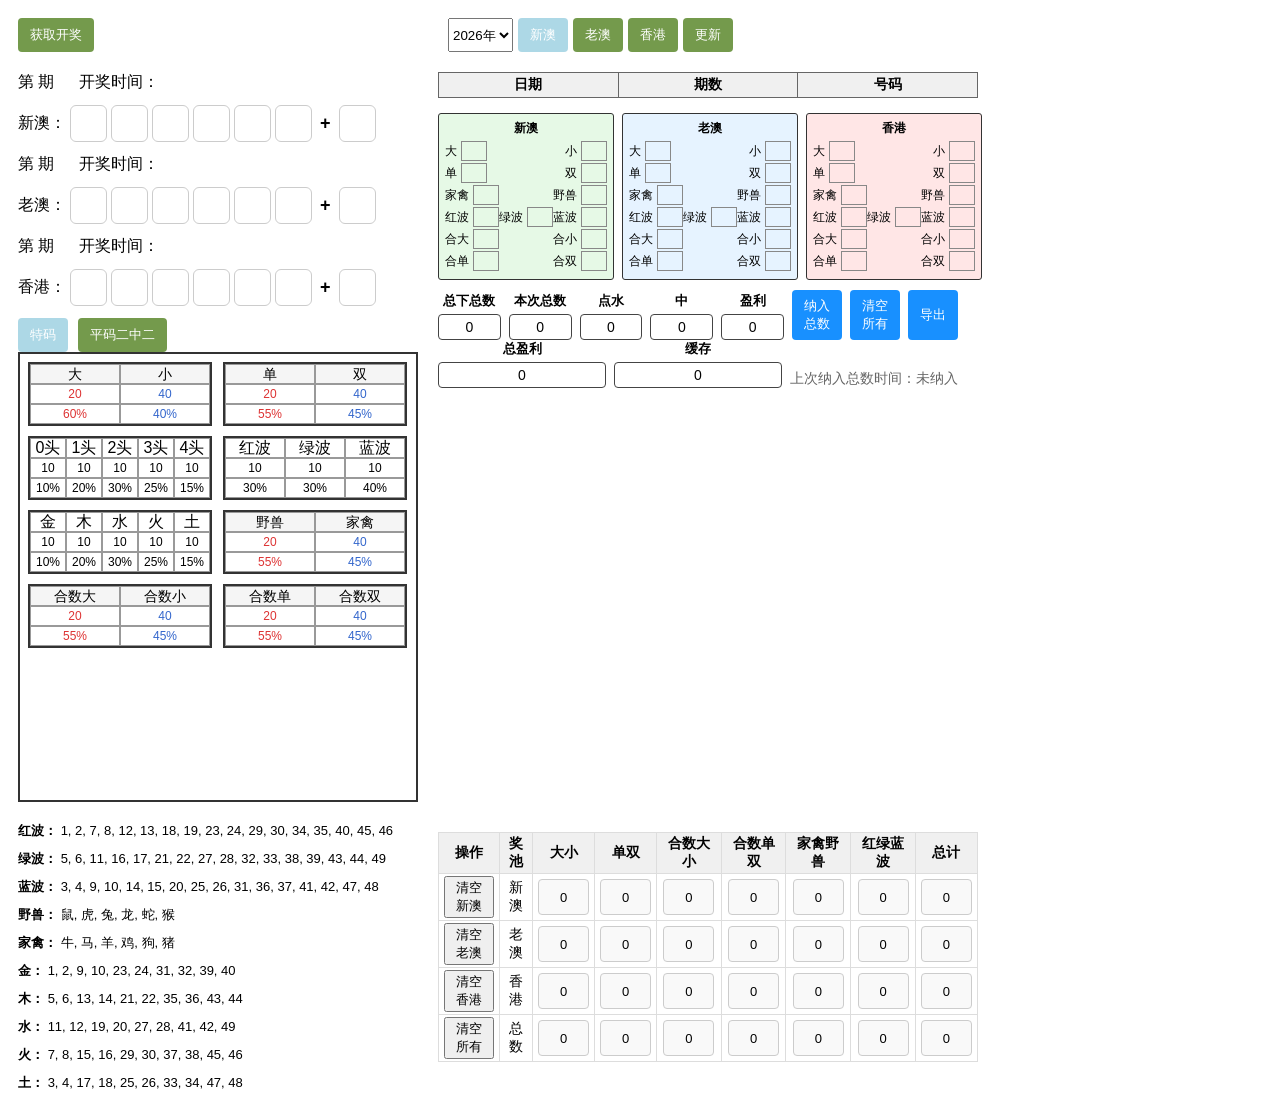
==== index.html @ 5b87d66a "update" ====
<!DOCTYPE html>
<html lang="zh-CN">
<head>
    <meta charset="UTF-8">
    <link rel="apple-touch-icon" href="icon.png">
    <meta name="apple-mobile-web-app-capable" content="yes">
    <meta name="apple-mobile-web-app-title" content="比奇堡恶霸">
    <title>比奇堡恶霸</title>

    <style>
        /* 全局样式 */
        body {
            font-family: Arial;
        }
        /* 鼠标悬停在按钮上时显示手型 */
        button {
            cursor: pointer;
        }

        /* 所有 <textarea> 都固定宽 180px，高 80px */
        textarea {
            width: 180px;
            height: 80px;
        }

        /* 水平排列元素，间距 10px，高度统一 */
        .top {
            display: flex;
            gap: 10px;
            align-items: stretch; /* 高度统一 */
        }

        /* 左侧整体 */
        .leftArea {
            display: flex;
            flex-direction: column;
            width: 400px; /* 左边占 50% */
            padding: 10px;
        }

        /* 右侧区域 —— 最外层，不滚动，包含表格+底部文字 */
        .rightArea {
            flex: 1;
            display: flex;
            flex-direction: column; /* 上下排列 */
            max-width: 540px;
            max-height: 745px;
            padding: 10px;
            /* 这里一定不要 overflow-y: auto！！！ */
        }

        /* 表格容器：单独滚动 */
        .tableWrap {
            flex: 1; /* 占满上方空间 */
            overflow-y: auto; /* 表格自己滚动 */
            margin-bottom: 10px;
        }

        /* 底部文字：永远固定显示在最下面 */
        .bottomText {
            flex: 0 0 auto;
            font-size: 16px;
            padding: 5px 0;
        }

        /* 阈值容器 */
        .thresholdBox {
            display: flex; /* 将容器变成 Flex 布局，默认方向是水平排列 */
            gap: 5px; /* 水平间距是 5px */
        }

        /* 排列按钮 */
        .top button {
            background-color: #749a4c;
            color: white;
            border: none;
            padding: 8px 12px;
            border-radius: 4px;
        }

        /* 样式设置 */
        .row {
            margin: 10px 0;
            display: flex;
            align-items: center;
        }

        .label {
            width: 50px;
        }

        .num {
            width: 35px;
            height: 35px;
            border: 1px solid #ccc;
            border-radius: 6px;
            text-align: center;
            font-weight: bold;
            margin: 2px;
            display: flex;
            flex-direction: column;
            justify-content: center;
        }

        .plus {
            margin: 0 6px;
            font-weight: bold;
            font-size: 18px;
        }

        .red {
            background: #ffd6d6;
            color: #b00000;
        }

        .blue {
            background: #dce7ff;
            color: #0033aa;
        }

        .green {
            background: #ddffea;
            color: #006633;
        }

        /* Loading 样式 */
        .loading {
            display: none;
            align-items: center;
            margin: 10px 0;
            font-weight: bold;
        }

        .spinner {
            width: 18px;
            height: 18px;
            border: 3px solid #ccc;
            border-top: 3px solid #007bff;
            border-radius: 50%;
            margin-right: 8px;
            animation: spin 1s linear infinite;
        }

        @keyframes spin {
            0% {
                transform: rotate(0deg);
            }

            100% {
                transform: rotate(360deg);
            }
        }

        /* 将左区域与右区域紧贴 */
        .container {
            display: flex;
            justify-content: flex-start;
            align-items: flex-start;
            gap: 0px; /* 右侧间距 */
        }
        /* =========================1️⃣ 大容器（面板）========================= */
        .panel-grid {
            width: 400px;
            height: 450px;
            display: flex;
            flex-direction: column;
            gap: 10px;
            padding: 8px;
            border: 2px solid #333;
            box-sizing: border-box;
        }

        .group {
            display: grid;
            gap: 10px;
            grid-template-columns: repeat(var(--cols, 2), 1fr);
        }

        .cell {
            display: grid;
            place-items: center;
            border: 1px solid #999;
            box-sizing: border-box;
            line-height: 1;
        }

        .labelquad {
            font-size: 14px;
            background: #f5f5f5;
        }

        .valuenum {
            font-size: 12px;
        }

        .valuequad {
            font-size: 12px;
        }

        .leftquad {
            color: #d33;
        }

        .rightquad {
            color: #3366cc;
        }

        .quad-box {
            width: 180px;
            height: 60px;
            display: grid;
            grid-template-columns: repeat(2, 1fr);
            grid-template-rows: repeat(3, 1fr);
            border: 2px solid #333;
        }

        .head-box {
            width: 180px;
            height: 60px;
            display: grid;
            grid-template-columns: repeat(5, minmax(0, 1fr)); /* ⭐关键 */
            grid-template-rows: repeat(3, 1fr);
            border: 2px solid #333;
        }

        .Wave-box {
            width: 180px;
            height: 60px;
            display: grid;
            grid-template-columns: repeat(3, 1fr);
            grid-template-rows: repeat(3, 1fr);
            border: 2px solid #333;
        }
        table {
            border-collapse: collapse;
            width: 100%;
            font-size: 14px;
        }

        th, td {
            border: 1px solid #666;
            padding: 3px 4px;
            text-align: center;
        }
        th {
            background: #f0f0f0;
        }
        input {
            width: 100%;
            border: none;
            text-align: center;
            background: transparent;
            outline: none;
        }

        /*弹窗*/
        .highlight {
            background-color: #90ee90 !important; /* 绿色高亮 */
            font-weight: bold;
        }
        .modal {
            display: none;
            position: fixed;
            top: 0;
            left: 0;
            width: 100%;
            height: 100%; /* 👈 必须加这个，否则弹不出 */
            background: rgba(0,0,0,0.5);
            justify-content: flex-start;
            align-items: flex-start;
            padding-left: 20px;
            padding-top: 150px;
            z-index: 1000;
            box-sizing: border-box;
        }

        .modal-content {
            background: #fff;
            border-radius: 12px;
            padding: 20px;
            max-width: 95%;
            width: 320px;
            min-width: 180px;
            text-align: center;
            box-sizing: border-box;
        }

        .modal-buttons {
            margin-top: 15px;
        }

            .modal-buttons button {
                margin: 5px;
                padding: 10px 18px;
                font-size: 16px;
                border-radius: 6px;
            }

        #resultTable input {
            width: 45px; /* 宽度变大 */
            height: 32px; /* 高度变高 */
            text-align: center; /* 文字居中 */
            font-size: 13px; /* 字体大小 */
            border: 1px solid #ccc;
            border-radius: 4px;
            background: #f9f9f9;
        }

        #resultTable {
            border-collapse: collapse;
            margin: 10px 0;
        }

            #resultTable th, #resultTable td {
                padding: 2px 5px;
                text-align: center;
                border: 1px solid #ddd;
            }
    </style>
</head>

<body>

    <!-- 顶部按钮和加载提示 -->
    <div class="top">
        <div class="leftArea">
            <div class="thresholdBox">
                <button id="btn">获取开奖</button>
                <div id="loading" class="loading" style="display: none;">
                    <div class="spinner"></div>
                    <span>正在获取开奖数据...</span>
                </div>
            </div>

        </div>
        <div class="rightArea">
            <div class="thresholdBox">
                <select id="yearSelect"></select>
                <button id="btnNewao">新澳</button>
                <button id="btnOldao">老澳</button>
                <button id="btnXianggang">香港</button>
                <button id="btnUpdataHistroy">更新</button>
                <div id="loadingHistroy" class="loading" style="display: none;">
                    <div class="spinner"></div>
                    <span>正在更新历史开奖...</span>
                </div>
            </div>

        </div>



    </div>

    <!-- 左右布局 -->
    <div class="container">

        <!-- 左边区域 -->
        <div class="leftArea">
            <div class="thresholdBox">
                <span>第 <strong id="qi_na"></strong> 期</span>
                <span style="margin-left:20px;">开奖时间：<strong id="time_na"></strong></span>
            </div>
            <!-- 新澳部分 -->
            <div class="row">
                <span class="label">新澳：</span>
                <div class="num" id="na1"></div>
                <div class="num" id="na2"></div>
                <div class="num" id="na3"></div>
                <div class="num" id="na4"></div>
                <div class="num" id="na5"></div>
                <div class="num" id="na6"></div>
                <span class="plus">+</span>
                <div class="num" id="na7"></div>
            </div>

            <div class="thresholdBox">
                <span>第 <strong id="qi_la"></strong> 期</span>
                <span style="margin-left:20px;">开奖时间：<strong id="time_la"></strong></span>
            </div>
            <!-- 老澳部分 -->
            <div class="row">
                <span class="label">老澳：</span>
                <div class="num" id="la1"></div>
                <div class="num" id="la2"></div>
                <div class="num" id="la3"></div>
                <div class="num" id="la4"></div>
                <div class="num" id="la5"></div>
                <div class="num" id="la6"></div>
                <span class="plus">+</span>
                <div class="num" id="la7"></div>
            </div>
            <div class="thresholdBox">
                <span>第 <strong id="qi_hk"></strong> 期</span>
                <span style="margin-left:20px;">开奖时间：<strong id="time_hk"></strong></span>
            </div>

            <!-- 香港部分 -->
            <div class="row">
                <span class="label">香港：</span>
                <div class="num" id="hk1"></div>
                <div class="num" id="hk2"></div>
                <div class="num" id="hk3"></div>
                <div class="num" id="hk4"></div>
                <div class="num" id="hk5"></div>
                <div class="num" id="hk6"></div>
                <span class="plus">+</span>
                <div class="num" id="hk7"></div>
            </div>

            <div class="top">
                <button id="btnTeNum">特码</button>
                <button id="btnPingNum">平码二中二</button>
            </div>
            <div class="panel-grid">

                <!-- ================= 2列：大小单双 ================= -->
                <div class="group" style="--cols: 2;">

                    <div class="quad-box" data-calc="calcAllbigSmall">
                        <div class="cell labelquad">大</div>
                        <div class="cell labelquad">小</div>

                        <div class="cell valuenum leftquad">20</div>
                        <div class="cell valuenum rightquad">40</div>

                        <div class="cell valuequad leftquad">60%</div>
                        <div class="cell valuequad rightquad">40%</div>
                    </div>
                    <div class="quad-box" data-calc="calcAllOddEven">
                        <div class="cell labelquad">单</div>
                        <div class="cell labelquad">双</div>
                        <div class="cell valuenum leftquad">20</div>
                        <div class="cell valuenum rightquad">40</div>
                        <div class="cell valuequad leftquad">55%</div>
                        <div class="cell valuequad rightquad">45%</div>
                    </div>
                </div>
                <div class="group" style="--cols: 2;">
                    <div class="head-box" data-calc="calcHead">
                        <div class="cell">0头</div>
                        <div class="cell">1头</div>
                        <div class="cell">2头</div>
                        <div class="cell">3头</div>
                        <div class="cell">4头</div>
                        <div class="cell valuenum ">10</div>
                        <div class="cell valuenum ">10</div>
                        <div class="cell valuenum ">10</div>
                        <div class="cell valuenum ">10</div>
                        <div class="cell valuenum ">10</div>
                        <div class="cell valuequad">10%</div>
                        <div class="cell valuequad">20%</div>
                        <div class="cell valuequad">30%</div>
                        <div class="cell valuequad">25%</div>
                        <div class="cell valuequad">15%</div>
                    </div>
                    <div class="Wave-box" data-calc="calcWave">
                        <div class="cell">红波</div>
                        <div class="cell">绿波</div>
                        <div class="cell">蓝波</div>
                        <div class="cell valuenum ">10</div>
                        <div class="cell valuenum ">10</div>
                        <div class="cell valuenum ">10</div>
                        <div class="cell valuequad">30%</div>
                        <div class="cell valuequad">30%</div>
                        <div class="cell valuequad">40%</div>
                    </div>
                </div>
                <div class="group" style="--cols: 2;">
                    <div class="head-box" data-calc="calcWuXing">
                        <div class="cell">金</div>
                        <div class="cell">木</div>
                        <div class="cell">水</div>
                        <div class="cell">火</div>
                        <div class="cell">土</div>
                        <div class="cell valuenum ">10</div>
                        <div class="cell valuenum ">10</div>
                        <div class="cell valuenum ">10</div>
                        <div class="cell valuenum ">10</div>
                        <div class="cell valuenum ">10</div>
                        <div class="cell valuequad">10%</div>
                        <div class="cell valuequad">20%</div>
                        <div class="cell valuequad">30%</div>
                        <div class="cell valuequad">25%</div>
                        <div class="cell valuequad">15%</div>
                    </div>
                    <div class="quad-box" data-calc="calcAnimal">
                        <div class="cell labelquad">野兽</div>
                        <div class="cell labelquad">家禽</div>
                        <div class="cell valuenum leftquad">20</div>
                        <div class="cell valuenum rightquad">40</div>
                        <div class="cell valuequad leftquad">55%</div>
                        <div class="cell valuequad rightquad">45%</div>
                    </div>
                </div>
                <div class="group" style="--cols: 2;">
                    <div class="quad-box" data-calc="calcHeBigSmall">
                        <div class="cell labelquad">合数大</div>
                        <div class="cell labelquad">合数小</div>
                        <div class="cell valuenum leftquad">20</div>
                        <div class="cell valuenum rightquad">40</div>
                        <div class="cell valuequad leftquad">55%</div>
                        <div class="cell valuequad rightquad">45%</div>
                    </div>
                    <div class="quad-box" data-calc="calcHeOddEven">
                        <div class="cell labelquad">合数单</div>
                        <div class="cell labelquad">合数双</div>
                        <div class="cell valuenum leftquad">20</div>
                        <div class="cell valuenum rightquad">40</div>
                        <div class="cell valuequad leftquad">55%</div>
                        <div class="cell valuequad rightquad">45%</div>
                    </div>
                </div>
            </div>
        </div>

        <!-- 右边区域 -->

        <div class="rightArea">

            <!-- 表格：可滚动区域 -->
            <div class="tableWrap">
                <table id="sortTable" border="1" style="width:100%; border-collapse:collapse; text-align:center;">
                    <thead>
                        <tr>
                            <th>日期</th>
                            <th>期数</th>
                            <th>号码</th>
                        </tr>
                    </thead>
                    <tbody></tbody>
                </table>
            </div>

            <div class="bottomText">
                <style>
                    /* 🔥 强制宽度 520px，跟表格完全对齐 */
                    .bet-all {
                        width: 520px !important;
                        max-width: 520px !important;
                        flex-shrink: 0 !important;
                    }
                    /* 三个卡片布局 */
                    .bet-container {
                        display: flex;
                        gap: 8px;
                        font-size: 12px;
                        margin-bottom: 10px;
                        width: 100%;
                    }

                    .bet-col {
                        flex: 1;
                        border: 1px solid #333;
                        padding: 6px;
                        border-radius: 3px;
                        box-sizing: border-box;
                        background: #fff;
                    }

                    .xinAo {
                        background: #e6f9e6;
                    }

                    .laoAo {
                        background: #e6f3ff;
                    }

                    .xiangGang {
                        background: #ffe6e6;
                    }

                    .bet-title {
                        font-weight: bold;
                        text-align: center;
                        margin-bottom: 4px;
                    }

                    .bet-row {
                        display: flex;
                        justify-content: space-between;
                        margin-bottom: 2px;
                    }

                    .bet-item {
                        display: flex;
                        align-items: center;
                        gap: 4px;
                    }

                        .bet-item span {
                            white-space: nowrap;
                            width: auto;
                        }

                        .bet-item input {
                            width: 20px;
                            height: 16px;
                            text-align: center;
                            border: 1px solid #888;
                            font-size: 12px;
                        }

                    /* 统计行 */
                    .stat-row {
                        display: flex;
                        gap: 8px;
                        align-items: flex-end;
                        width: 100%;
                    }

                    .stat-item {
                        flex: 1;
                        display: flex;
                        flex-direction: column;
                        align-items: center;
                        gap: 4px;
                        font-weight: bold;
                        font-size: 13px;
                    }

                        .stat-item input {
                            width: 100%;
                            height: 26px;
                            text-align: center;
                            border: 1px solid #444;
                            border-radius: 4px;
                            box-sizing: border-box;
                            font-size: 14px;
                        }

                    .stat-btn {
                        width: 50px;
                        height: 50px;
                        background: #1890ff;
                        color: #fff;
                        border: none;
                        border-radius: 4px;
                        cursor: pointer;
                    }
                </style>

                <!-- 🔥 最外层统一宽度 520px -->
                <div class="bet-all">
                    <!-- 三个卡片组 -->
                    <div class="bet-container">
                        <div class="bet-col xinAo">
                            <div class="bet-title">新澳</div>
                            <div class="bet-row"><div class="bet-item"><span>大</span><input type="text"></div><div class="bet-item"><span>小</span><input type="text"></div></div>
                            <div class="bet-row"><div class="bet-item"><span>单</span><input type="text"></div><div class="bet-item"><span>双</span><input type="text"></div></div>
                            <div class="bet-row"><div class="bet-item"><span>家禽</span><input type="text"></div><div class="bet-item"><span>野兽</span><input type="text"></div></div>
                            <div class="bet-row"><div class="bet-item"><span>红波</span><input type="text"></div><div class="bet-item"><span>绿波</span><input type="text"></div><div class="bet-item"><span>蓝波</span><input type="text"></div></div>
                            <div class="bet-row"><div class="bet-item"><span>合大</span><input type="text"></div><div class="bet-item"><span>合小</span><input type="text"></div></div>
                            <div class="bet-row"><div class="bet-item"><span>合单</span><input type="text"></div><div class="bet-item"><span>合双</span><input type="text"></div></div>
                        </div>

                        <div class="bet-col laoAo">
                            <div class="bet-title">老澳</div>
                            <div class="bet-row"><div class="bet-item"><span>大</span><input type="text"></div><div class="bet-item"><span>小</span><input type="text"></div></div>
                            <div class="bet-row"><div class="bet-item"><span>单</span><input type="text"></div><div class="bet-item"><span>双</span><input type="text"></div></div>
                            <div class="bet-row"><div class="bet-item"><span>家禽</span><input type="text"></div><div class="bet-item"><span>野兽</span><input type="text"></div></div>
                            <div class="bet-row"><div class="bet-item"><span>红波</span><input type="text"></div><div class="bet-item"><span>绿波</span><input type="text"></div><div class="bet-item"><span>蓝波</span><input type="text"></div></div>
                            <div class="bet-row"><div class="bet-item"><span>合大</span><input type="text"></div><div class="bet-item"><span>合小</span><input type="text"></div></div>
                            <div class="bet-row"><div class="bet-item"><span>合单</span><input type="text"></div><div class="bet-item"><span>合双</span><input type="text"></div></div>
                        </div>

                        <div class="bet-col xiangGang">
                            <div class="bet-title">香港</div>
                            <div class="bet-row"><div class="bet-item"><span>大</span><input type="text"></div><div class="bet-item"><span>小</span><input type="text"></div></div>
                            <div class="bet-row"><div class="bet-item"><span>单</span><input type="text"></div><div class="bet-item"><span>双</span><input type="text"></div></div>
                            <div class="bet-row"><div class="bet-item"><span>家禽</span><input type="text"></div><div class="bet-item"><span>野兽</span><input type="text"></div></div>
                            <div class="bet-row"><div class="bet-item"><span>红波</span><input type="text"></div><div class="bet-item"><span>绿波</span><input type="text"></div><div class="bet-item"><span>蓝波</span><input type="text"></div></div>
                            <div class="bet-row"><div class="bet-item"><span>合大</span><input type="text"></div><div class="bet-item"><span>合小</span><input type="text"></div></div>
                            <div class="bet-row"><div class="bet-item"><span>合单</span><input type="text"></div><div class="bet-item"><span>合双</span><input type="text"></div></div>
                        </div>
                    </div>

                    <!-- 统计栏 + 纳入总数按钮 -->
                    <div class="stat-row">
                        <div class="stat-item">
                            <span>总下总数</span>
                            <input type="text" id="AllpourZhong">
                        </div>
                        <div class="stat-item">
                            <span>本次总数</span>
                            <input type="text" readonly id="BenCIpourZhong">
                        </div>
                        <div class="stat-item">
                            <span>点水</span>
                            <input type="text" readonly id="BenCIPoint">
                        </div>
                        <div class="stat-item">
                            <span>中</span>
                            <input type="text" id="benCiZhong">
                        </div>
                        <div class="stat-item">
                            <span>盈利</span>
                            <input type="text" id="benCiYingLi" readonly>
                        </div>

                        <button class="stat-btn" id="addTotalYCBtn">纳入总数</button>
                        <button class="stat-btn" id="clearAllYCBtn">清空所有</button>
                        <button class="stat-btn" id="exportBetData">导出</button>
                    </div>
                    <div class="stat-row">
                        <div class="stat-item">
                            <span>总盈利</span>
                            <input type="text" id="TotalProfit">
                        </div>
                        <div class="stat-item">
                            <span>缓存</span>
                            <input type="text" id="TotalBuffer">
                        </div>
                        <div style="margin-top:8px; font-size:14px; color:#666">
                            上次纳入总数时间：<span id="lastAddTime">未纳入</span>
                        </div>
                    </div>
                    




                </div>
            </div>

        </div>

    </div>
    <div class="container">

        <!-- 左边区域 -->
        <div class="leftArea">
            <div id="debugBox"></div>
        </div>
        <div class="rightArea">

            <table id="resultTable">
                <thead>
                    <tr>
                        <th>操作</th>
                        <th>奖池</th>
                        <th>大小</th>
                        <th>单双</th>
                        <th>合数大小</th>
                        <th>合数单双</th>
                        <th>家禽野兽</th>
                        <th>红绿蓝波</th>
                        <th>总计</th> <!-- 新增 -->
                    </tr>
                </thead>
                <tbody>
                    <tr>
                        <td><button onclick="clearRegion('新澳')">清空新澳</button></td>
                        <td>新澳</td>
                        <td><input value="0" readonly></td>
                        <td><input value="0" readonly></td>
                        <td><input value="0" readonly></td>
                        <td><input value="0" readonly></td>
                        <td><input value="0" readonly></td>
                        <td><input value="0" readonly></td>
                        <td><input value="0" readonly></td> <!-- 总计 -->
                    </tr>
                    <tr>
                        <td><button onclick="clearRegion('老澳')">清空老澳</button></td>
                        <td>老澳</td>
                        <td><input value="0" readonly></td>
                        <td><input value="0" readonly></td>
                        <td><input value="0" readonly></td>
                        <td><input value="0" readonly></td>
                        <td><input value="0" readonly></td>
                        <td><input value="0" readonly></td>
                        <td><input value="0" readonly></td> <!-- 总计 -->
                    </tr>
                    <tr>
                        <td><button onclick="clearRegion('香港')">清空香港</button></td>
                        <td>香港</td>
                        <td><input value="0" readonly></td>
                        <td><input value="0" readonly></td>
                        <td><input value="0" readonly></td>
                        <td><input value="0" readonly></td>
                        <td><input value="0" readonly></td>
                        <td><input value="0" readonly></td>
                        <td><input value="0" readonly></td> <!-- 总计 -->
                    </tr>
                    <tr>
                        <td><button onclick="clearRegion('所有')">清空所有</button></td>
                        <td>总数</td>
                        <td><input value="0" readonly></td>
                        <td><input value="0" readonly></td>
                        <td><input value="0" readonly></td>
                        <td><input value="0" readonly></td>
                        <td><input value="0" readonly></td>
                        <td><input value="0" readonly></td>
                        <td><input value="0" readonly></td> <!-- 总计 -->
                    </tr>
                </tbody>
            </table>
        </div>
    </div>
    <!-- 确认弹窗 -->
    <div id="customConfirm" class="modal">
        <div class="modal-content">
            <p id="confirmText"></p>
            <div class="modal-buttons">
                <button id="confirmOk">确定</button>
                <button id="confirmCancel">取消</button>
            </div>
        </div>
    </div>


    <script>

        const record = {
            issue: "20260328-001",
            time: "2026-03-28 20:30",
            numbers: [1, 5, 12, 23, 34, 45, 49]
        };
        class ValueModuleHistroy {
            constructor() {
                this.Year = 0;
                this.Num = 0;
                this.records = [];
            }

            addRecord(issue, time, nums, te) {
                this.records.push({
                    issue,
                    time,
                    nums,
                    te
                });

                // 👉 自动更新数量（关键🔥）
                this.Num = this.records.length;
            }
        }
        const sources = {
            "新澳": "https://kj6.kkj.app:1888/data/v_am.json",
            "老澳": "https://kj6.kkj.app:1888/data/v_oldam.json",
            "香港": "https://kj6.kkj.app:1888/data/v_xg.json"
        };

        let tableData = {
            新澳: [],
            老澳: [],
            香港: []
        };
        const Years = [2026, 2025, 2024, 2023];
        const 红波 = [1, 2, 7, 8, 12, 13, 18, 19, 23, 24, 29, 30, 34, 35, 40, 45, 46];
        const 绿波 = [5, 6, 11, 16, 17, 21, 22, 27, 28, 32, 33, 38, 39, 43, 44, 49];
        const 蓝波 = [3, 4, 9, 10, 14, 15, 20, 25, 26, 31, 36, 37, 41, 42, 47, 48];
        //const 合数单 = [
        //    1, 3, 5, 7, 9, 10, 12, 14, 16, 18,
        //    21, 23, 25, 27, 29, 30, 32, 34, 36, 38,
        //    41, 43, 45, 47, 49
        //];
        //const 合数双 = [
        //    2, 4, 6, 8, 11, 13, 15, 17, 19, 20,
        //    22, 24, 26, 28, 31, 33, 35, 37, 39, 40,
        //    42, 44, 46, 48
        //];
        const 金 = new Set([1, 2, 9, 10, 23, 24, 31, 32, 39, 40]);
        const 木 = new Set([5, 6, 13, 14, 21, 22, 35, 36, 43, 44]);
        const 水 = new Set([11, 12, 19, 20, 27, 28, 41, 42, 49]);
        const 火 = new Set([7, 8, 15, 16, 29, 30, 37, 38, 45, 46]);
        const 土 = new Set([3, 4, 17, 18, 25, 26, 33, 34, 47, 48]);
        const animals = ["马", "蛇", "龙", "兔", "虎", "牛", "鼠", "猪", "狗", "鸡", "猴", "羊"];
        const 家禽 = new Set([
            "牛", "马", "羊", "鸡", "狗", "猪"
        ]);
        const 野兽 = new Set([
            "鼠", "虎", "兔", "龙", "蛇", "猴"
        ]);
        const FuncMode = { Newao: 0, Oldao: 1, Xianggang: 2, FuncModeCNT: 3 };
        const FuncTongJi = { Te: 0, Ping: 1 };
        const ModeToG = {
            [FuncMode.Newao]: "am",
            [FuncMode.Oldao]: "oldam",
            [FuncMode.Xianggang]: "xg"
        };
        const FuncModeYears = Object.fromEntries(
            Years.map((y, i) => [`Y${y}`, i])
        );
        const ModeDataCNT = 6;
        const FuncModeDataCNT = FuncMode.FuncModeCNT * ModeDataCNT;
        const FuncHistroyModeDataCNT = FuncMode.FuncModeCNT * Years.length;
        let CurrentMode = FuncMode.Newao;
        let CurrentYear = FuncModeYears.Y2026;
        let CurrentTongJi = FuncTongJi.Te;

        const CalcMap = {
            calcHead,
            calcWave,
            calcWuXing,
            calcHeOddEven,
            calcAllbigSmall,
            calcAllOddEven,
            calcHeBigSmall,
            calcAnimal
        };
        let Histroymodule = [];

        for (let i = 0; i < FuncMode.FuncModeCNT; i++) {
            Histroymodule[i] = [];
            for (let j = 0; j < Years.length; j++) {
                const vm = new ValueModuleHistroy();
                vm.Year = Years[j];
                vm.Num = 0;
                Histroymodule[i][j] = vm;
            }
        }

  
        let BetPanelData = {
            xinao: [],
            laoa: [],
            xianggang: [],
            total: 0,
            currentTotal: 0,
            point: 0,
            zhong: 0,
            yingli: 0,
            lastAddTotalTime: "",
            TotalProfit: 0,
            TotalBuffer:0,
            // 正确写法 ✅ 表格数据：大小、单双、合数大小、合数单双、家禽野兽、红绿蓝波
            historyPanelData: {
                "新澳": [0, 0, 0, 0, 0, 0],
                "老澳": [0, 0, 0, 0, 0, 0],
                "香港": [0, 0, 0, 0, 0, 0],
                "总数": [0, 0, 0, 0, 0, 0]
            }
        };
        // 计算系数（你给的公式）
        const M = {
            da: 25, xiao: 24,
            dan: 25, shuang: 24,
            jiaqin: 25, yeshou: 24,
            hongbo: 17, lvbo: 16, lanbo: 16,
            heda: 25, hexiao: 24, hedan: 25, heshuang: 24
        };
        function initYearSelect() {
            const select = document.getElementById("yearSelect");
            select.innerHTML = "";
            Years.forEach(year => {
                const option = document.createElement("option");
                option.value = year;
                option.textContent = year + "年";
                select.appendChild(option);
            });
            // 默认选中当前年份
            select.value = 2026;
        }

        document.getElementById("yearSelect").addEventListener("change", function () {
            const index = Years.indexOf(parseInt(this.value));
            CurrentYear = index;
            refreshUI();
        });
        function InitApp() {
            initYearSelect();
        }
        InitApp();


        //按键高亮功能
        function highlightButton(btn) {
            // 先恢复普通颜色
            btnNewao.style.backgroundColor = "";
            btnOldao.style.backgroundColor = "";
            btnXianggang.style.backgroundColor = "";
            // 高亮当前按钮
            btn.style.backgroundColor = "lightblue";
        }
        //三个将池切换 按键
        const btnNewao = document.getElementById("btnNewao");
        const btnOldao = document.getElementById("btnOldao");
        const btnXianggang = document.getElementById("btnXianggang");
        // 切换模式按钮事件
        btnNewao.onclick = () => {
            CurrentMode = FuncMode.Newao;
            refreshUI();
            highlightButton(btnNewao);

        };
        btnOldao.onclick = () => {
            CurrentMode = FuncMode.Oldao;
            refreshUI();
            highlightButton(btnOldao);

        };
        btnXianggang.onclick = () => {
            CurrentMode = FuncMode.Xianggang;
            refreshUI();
            highlightButton(btnXianggang);

        };
        highlightButton(btnNewao);
        /*
         <button id="btnTeNum">特码</button>
     <button id="btnPingNum">平码</button>
     */
        const btnTeNum = document.getElementById("btnTeNum");
        const btnPingNum = document.getElementById("btnPingNum");
        btnTeNum.onclick = () => {
            btnPingNum.style.backgroundColor = "";
            btnTeNum.style.backgroundColor = "lightblue";
            CurrentTongJi = FuncTongJi.Te;
            refreshUI();

        };
        btnPingNum.onclick = () => {
            btnTeNum.style.backgroundColor = "";
            btnPingNum.style.backgroundColor = "lightblue";
            CurrentTongJi = FuncTongJi.Ping;
            refreshUI();

        };
        function showCategories() {

            const data = {
                红波,
                绿波,
                蓝波,
                //合数单,
                //合数双,
                野兽: Array.from(野兽),
                家禽: Array.from(家禽),
                金: Array.from(金),
                木: Array.from(木),
                水: Array.from(水),
                火: Array.from(火),
                土: Array.from(土)
            };

            let html = "";

            for (let key in data) {
                // 这里改小了字体、缩小了间距
                html += `
                         <div style="margin-bottom:10px; font-size:13px;">
                             <b>${key}：</b>
                             <span>${data[key].join(", ")}</span>
                         </div>
                     `;
            }

            document.getElementById("debugBox").innerHTML = html;
        }
        showCategories();


        //更新按键  相关函数
        async function loadHistoryToModule(g, y) {
            let realUrl = `https://kj.9bkj.com:1888/kj?g=${g}&y=${y}&t=${Date.now()}`;
            //let worker = "https://lingering-field-26e2.zuoan1643.workers.dev/";
            //let url = worker + "?url=" + encodeURIComponent(realUrl);

            let worker = "https://corsproxy.io/";
            let url = worker + realUrl;
            let res = await fetch(url);
            let json = await res.json();

            let module = new ValueModuleHistroy();
            module.Year = y;

            fillHistory(module, json.data);

            return module;
        }
        //加入参数中
        function fillHistory(module, apiData) {
            apiData.forEach(item => {
                if (!item.num) return;

                // 👉 拆分号码
                let arr = item.num.split(",").map(n => parseInt(n));

                let nums = arr.slice(0, 6); // 前6个
                let te = arr[6];            // 特码

                module.addRecord(
                    parseInt(item.qishu),
                    item.date,
                    nums,
                    te
                );
            });

            // 👉 按期数排序
            module.records.sort((a, b) => a.issue - b.issue);
        }
        //按下更新按键 循环获取并填充 然后赋值给参数
        document.getElementById("btnUpdataHistroy").onclick = async () => {
            loadingHistroy.style.display = "flex";
            let tasks = [];
            for (let mode = 0; mode < FuncMode.FuncModeCNT; mode++) {
                for (let y = 0; y < Years.length; y++) {
                    const g = ModeToG[mode];
                    tasks.push(
                        loadHistoryToModule(g, Years[y]).then(module => {
                            return { mode, y, module };
                        })
                    );
                }
            }

            let results = await Promise.all(tasks);

            // 初始化容器
            for (let r of results) {
                if (!Histroymodule[r.mode]) {
                    Histroymodule[r.mode] = {};
                }

                Histroymodule[r.mode][r.y] = r.module;
            }

            console.log("全部加载完成🔥", Histroymodule);
            console.log(Histroymodule);
            saveHistory();
            loadingHistroy.style.display = "none";
            refreshUI();

        };




        //获取波数
        function getColor(num) {
            num = parseInt(num);
            if (红波.includes(num)) return "red";
            if (蓝波.includes(num)) return "blue";
            if (绿波.includes(num)) return "green";
            return "";
        }
        //获取动物小标
        function getAnimal(num) {
            return animals[(num - 1) % 12];
        }



        //开奖界面显示函数
        function fillRow(prefix, nums, te) {

            for (let i = 0; i < 6; i++) {

                let box = document.getElementById(prefix + (i + 1));

                box.innerHTML =
                    String(nums[i]).padStart(2, "0") +
                    "<div style='font-size:12px'>" + getAnimal(nums[i]) + "</div>";

                box.className = "num " + getColor(nums[i]);

            }

            let teBox = document.getElementById(prefix + "7");

            teBox.innerHTML =
                String(te).padStart(2, "0") +
                "<div style='font-size:12px'>" + getAnimal(te) + "</div>";

            teBox.className = "num " + getColor(te);

        }
        //开奖界面期数
        function setInfo(prefix, json) {

            let qi = document.getElementById("qi_" + prefix);
            let time = document.getElementById("time_" + prefix);

            let year = json.Year;
            let month = String(json.Moon).padStart(2, "0");
            let day = String(json.Day).padStart(2, "0");

            let cleanTime = json.Time.replace("点", ":").replace("分", "");

            qi.innerText = json.Qi;

            time.innerText = `${year}-${month}-${day} ${cleanTime} ${json.Week}`;
        }
        //按下开奖
        window.addEventListener("DOMContentLoaded", () => {

            document.getElementById("btn").onclick = async () => {
                loading.style.display = "flex";
                // 1. 先清空所有高亮
                document.querySelectorAll('.bet-item input').forEach(inp => {
                    inp.style.background = '';
                });
                let tasks = Object.keys(sources).map(async (name) => {

                    try {

                        // let worker = "https://lingering-field-26e2.zuoan1643.workers.dev/";
                        //let realUrl = sources[name] + "?t=" + Date.now();
                        let worker = "https://corsproxy.io/";
                        
                        let realUrl = sources[name] + "?t=" + Date.now();

                        let url = worker + realUrl;
                        let res = await fetch(url);

                        if (!res.ok) throw new Error("HTTP " + res.status);

                        let json = await res.json();

                        let nums = Object.values(json.Data).map(v => v.number);

                        let te = nums.pop();
                        addToTable(name, json, nums, te);



                        if (name === "新澳") {
                            fillRow("na", nums, te);
                            setInfo("na", json);
                        }

                        if (name === "老澳") {
                            fillRow("la", nums, te);
                            setInfo("la", json);
                        }

                        if (name === "香港") {
                            fillRow("hk", nums, te);
                            setInfo("hk", json);
                        }

                    } catch (e) {
                        console.log(name + " 获取失败:", e);
                    }

                });
                await Promise.all(tasks);

                calcWinAndProfit()
                loading.style.display = "none";
            };

        });
        function isExist(records, issue) {
            return records.some(item => item.issue === issue);
        }
        //写入历史中
        function addRecord(module, mode, year, data) {

            // 初始化
            module[mode] = module[mode] || {};
            module[mode][year] = module[mode][year] || { records: [] };

            const records = module[mode][year].records;

            // 判断是否已存在
            if (isExist(records, data.issue)) {
                console.log("已存在，跳过:", data.issue);
                return;
            }

            // 写入
            records.push(data);

            console.log("写入成功:", data.issue);
        }
        //获取当天时间
        function getToday() {
            const now = new Date();

            const year = now.getFullYear();
            const month = String(now.getMonth() + 1).padStart(2, "0");
            const day = String(now.getDate()).padStart(2, "0");

            return `${year}-${month}-${day}`;
        }
        //添加进历史表格中
        function addToTable(name, json, nums, te) {

            // ================================
            // 🔥 新增：判断 te 是否 1-49
            // ================================
            const teNum = Number(te);
            if (isNaN(teNum) || teNum < 1 || teNum > 49) {
                console.warn("❌ TE 不符合 1-49，取消添加：", te);
                return; // 不满足直接退出，不往下执行
            }

            // ================================
            // 下面是你原来的所有代码（完全不动）
            // ================================
            let year = json.Year;
            let month = String(json.Moon).padStart(2, "0");
            let day = String(json.Day).padStart(2, "0");
            const today = getToday(); // ⭐当前日期
            const record = {
                date: `${year}-${month}-${day}`,
                issue: json.Qi,   // ⭐统一用 issue
                nums: nums,
                te: te
            };

            // ===== ① 原表格数据 =====
            tableData[name].unshift({
                date: record.date,
                qi: record.issue,
                nums: record.nums,
                te: record.te
            });
            /*{ Newao: 0, Oldao: 1, Xianggang: 2, FuncModeCNT: 3 }; */
            let tmpemode = 0;
            if (name === "新澳") {
                tmpemode = FuncMode.Newao;
            }

            if (name === "老澳") {
                tmpemode = FuncMode.Oldao;
            }

            if (name === "香港") {
                tmpemode = FuncMode.Xianggang;
            }
            // ===== ② 写入历史模块（重点）=====
            if (!Histroymodule[tmpemode]) Histroymodule[tmpemode] = {};
            if (!Histroymodule[tmpemode][0]) {
                Histroymodule[tmpemode][0] = { records: [] };
            }
            // 最后加这一行

            highlightBetInput(name, te);
            const records = Histroymodule[tmpemode][0].records;
            console.log(name, year);
            // ===== ③ 去重（关键）=====
            const issue = Number(json.Qi); // ⭐关键
            const exists = records.some(item => Number(item.issue) === issue);

            if (!exists) {
                records.push({
                    issue: record.issue,
                    nums: record.nums,
                    te: record.te,
                    time: today   // ⭐这里也存进去
                });


                // 可选：排序（防乱序）
                records.sort((a, b) => a.issue - b.issue);

                console.log("写入历史:", name, record.issue);
            } else {
                console.log("已存在，跳过:", record.issue);
            }
            localStorage.setItem("Histroymodule", JSON.stringify(Histroymodule));
            console.log("数据已经自动保存");
        }
        // ================================
        // 🔥 自动判断 te 类型 + 高亮对应输入框
        // ================================

        function highlightBetInput(name, teNum) {
            // 2. 拿到 当前 新澳/老澳/香港 的 13 个输入框
            let inputList = [];
            const all = document.querySelectorAll('.bet-item input');

            if (name === '新澳') inputList = Array.from(all).slice(0, 13);
            if (name === '老澳') inputList = Array.from(all).slice(13, 26);
            if (name === '香港') inputList = Array.from(all).slice(26, 39);

            if (inputList.length === 0) return;

            // 3. 定义顺序（和你界面完全一致）
            const labels = [
                '大', '小', '单', '双', '家禽', '野兽',
                '红波', '绿波', '蓝波', '合大', '合小', '合单', '合双'
            ];

            // 4. 判断逻辑（你现成的变量直接用）
            const res = {
                大: teNum >= 25 && teNum <= 49,
                小: teNum >= 1 && teNum <= 24,
                单: teNum % 2 === 1,
                双: teNum % 2 === 0,
                // 直接换成 👇（用你现成的 getColor！）
                红波: getColor(teNum) === "red",
                绿波: getColor(teNum) === "green",
                蓝波: getColor(teNum) === "blue",
            };

            // 合数
            const s = Math.floor(teNum / 10) + (teNum % 10);
            res.合大 = s > 6;
            res.合小 = s <= 6;
            res.合单 = s % 2 === 1;
            res.合双 = s % 2 === 0;

            // 家禽野兽
            const animal = getAnimal(teNum);
            res.家禽 = 家禽.has(animal);
            res.野兽 = 野兽.has(animal);

            // 5. 遍历 → 高亮 + 打印

            for (let i = 0; i < 13; i++) {
                const label = labels[i];
                const hit = res[label];
                if (hit) {
                    // 把高亮那行改成淡黄色
                    inputList[i].style.background = "#ffecb3";
                    // 把高亮那行改成淡黄色

                    //                   inputList[i].style.background = "#fff9cc";
                }
            }

        }
        //显示表格
        function renderTable() {

            let tbody = document.querySelector("#sortTable tbody");
            tbody.innerHTML = "";

            let year = CurrentYear;

            let module = Histroymodule?.[CurrentMode]?.[year];

            if (!module || !module.records) {
                console.log("暂无数据");
                return;
            }

            // 🔥 按期数倒序（大 -> 小）
            let list = [...module.records].sort((a, b) => b.issue - a.issue);

            list.forEach(item => {

                function buildNum(n) {
                    return `
                        <span class="num ${getColor(n)}"
                                style="padding:3px 6px; margin:1px; display:inline-block;">
                            ${String(n).padStart(2, "0")}
                            <div style="font-size:11px;">
                                ${getAnimal(n)}
                            </div>
                        </span>`;
                }

                let numbersHtml = "";

                // 👉 前6个
                for (let i = 0; i < 6; i++) {
                    numbersHtml += buildNum(item.nums[i]);
                }

                numbersHtml += " + ";
                numbersHtml += buildNum(item.te);

                let tr = document.createElement("tr");

                tr.innerHTML = `
                                                    <td>${item.time}</td>
                                                    <td>${item.issue}</td>
                                                    <td>${numbersHtml}</td>
                                                `;

                tbody.appendChild(tr);
            });
        }


        // =============================================
        // 页面加载：恢复历史 + 恢复下注数据
        // =============================================
        window.addEventListener("DOMContentLoaded", () => {
            // ===== 恢复 Histroymodule（你原有代码，不动）=====
            const savedHistory = localStorage.getItem("Histroymodule");
            if (savedHistory) {
                try {
                    const data = JSON.parse(savedHistory);
                    Histroymodule = Array.isArray(data) ? data : data;
                } catch (e) {
                    console.error("Histroymodule 恢复失败:", e);
                }
            }
            console.log(Histroymodule);

            document.getElementById("btn").click();
            document.getElementById("btnTeNum").click();

            // ===== 🔥 恢复下注面板所有数据 =====
            const savedBetPanel = localStorage.getItem("BetPanelData");
            if (savedBetPanel) {
                        
                try {
                    BetPanelData = JSON.parse(savedBetPanel);
                    loadBetDataToInputs();

                } catch (e) {
                    console.error("BetPanelData 恢复失败", e);
                }
            }
            refreshUI();
        });

        // =============================================
        // 关闭页面：自动保存所有数据
        // =============================================
        window.addEventListener("beforeunload", () => {
            // 保存历史
            try {
                localStorage.setItem("Histroymodule", JSON.stringify(Histroymodule));
            } catch (e) {
                console.error("保存 Histroymodule 失败:", e);
            }

            // 🔥 保存下注数据
            collectBetInputs();
            try {
                localStorage.setItem("BetPanelData", JSON.stringify(BetPanelData));
            } catch (e) { }
        });

        // =============================================
        // 历史记录防抖保存（不动）
        // =============================================
        let historySaveTimer;
        function saveHistory() {
            clearTimeout(historySaveTimer);
            historySaveTimer = setTimeout(() => {
                try {
                    localStorage.setItem("Histroymodule", JSON.stringify(Histroymodule));
                    console.log("Histroymodule 自动保存");
                } catch (e) {
                    console.error("保存失败:", e);
                }
            }, 500);
        }

        // =============================================
        // 🔥 收集所有输入框值
        // =============================================
        function collectBetInputs() {
            const allInputs = document.querySelectorAll(".bet-item input");
            BetPanelData.xinao = Array.from(allInputs).slice(0, 13).map(el => el.value.trim());
            BetPanelData.laoa = Array.from(allInputs).slice(13, 26).map(el => el.value.trim());
            BetPanelData.xianggang = Array.from(allInputs).slice(26, 39).map(el => el.value.trim());
        }

        // =============================================
        // 🔥 把数据恢复到界面输入框
        // =============================================
        function loadBetDataToInputs() {
            const allInputs = document.querySelectorAll(".bet-item input");
            const allValues = [
                ...BetPanelData.xinao,
                ...BetPanelData.laoa,
                ...BetPanelData.xianggang
            ];
            allInputs.forEach((input, index) => {
                input.value = allValues[index] || "";
            });

            document.getElementById("lastAddTime").textContent = BetPanelData.lastAddTotalTime || "未纳入";
        }




        function calcAllbigSmall(records, Flag) {

            let big = 0;
            let small = 0;
            let total = 0;

            for (let item of records) {

                const data = Flag == 0 ? item.te : item.nums;

                if (Flag == 0) {

                    if (data >= 25) big++;
                    else small++;
                    total++;

                } else {

                    for (let v of data) {
                        if (v >= 25) big++;
                        else small++;
                        total++;
                    }
                }
            }

            return {
                num: [big, small],
                rate: [
                    total ? (big / total * 100).toFixed(2) : "0.00",
                    total ? (small / total * 100).toFixed(2) : "0.00"
                ]
            };
        }
        function calcAllOddEven(records, Flag) {

            let odd = 0;
            let even = 0;
            let total = 0;

            for (let item of records) {
                const data = Flag == 0 ? [item.te] : (item.nums || []);


                if (Flag == 0) {

                    if (data % 2 === 0) even++;
                    else odd++;
                    total++;

                } else {

                    for (let v of data) {
                        if (v % 2 === 0) even++;
                        else odd++;
                        total++;
                    }
                }
            }

            return {
                num: [odd, even],
                rate: [
                    total ? (odd / total * 100).toFixed(2) : "0.00",
                    total ? (even / total * 100).toFixed(2) : "0.00"
                ]
            };
        }
        function calcHead(records, Flag) {

            let count = [0, 0, 0, 0, 0]; // 0~4头
            let total = 0;

            for (let item of records) {

                const data = Flag == 0 ? item.te : item.nums;

                if (Flag == 0) {

                    const head = Math.floor(data / 10);

                    if (count[head] !== undefined) {
                        count[head]++;
                        total++;
                    }

                } else {

                    // 👉 每一期单独统计
                    let temp = [0, 0, 0, 0, 0];

                    for (let v of data) {

                        const head = Math.floor(v / 10);

                        if (temp[head] !== undefined) {
                            temp[head]++;
                        }
                    }

                    // 👉 本期哪些头 ≥2 次
                    for (let i = 0; i < 5; i++) {
                        if (temp[i] >= 2) {
                            count[i]++;
                            total++;   // ⚠️ 注意：这里按“命中次数”累计
                        }
                    }
                }
            }

            return {
                num: count,
                rate: count.map(v =>
                    total ? (v / total * 100).toFixed(2) : "0.00"
                )
            };
        }

        function calcWave(records, Flag) {

            let red = 0, blue = 0, green = 0;
            let total = 0;

            const getWave = (v) => {
                if (红波.includes(v)) return 0;
                if (绿波.includes(v)) return 1;
                if (蓝波.includes(v)) return 2;
                return -1;
            };

            for (let item of records) {

                const data = Flag == 0 ? item.te : item.nums;

                if (Flag == 0) {

                    const w = getWave(data);

                    if (w === 0) red++;
                    else if (w === 1) blue++;
                    else if (w === 2) green++;

                    total++;

                } else {

                    for (let v of data) {

                        const w = getWave(v);

                        if (w === 0) red++;
                        else if (w === 1) blue++;
                        else if (w === 2) green++;

                        total++;
                    }
                }
            }

            return {
                num: [red, blue, green],
                rate: [
                    total ? (red / total * 100).toFixed(2) : "0.00",
                    total ? (blue / total * 100).toFixed(2) : "0.00",
                    total ? (green / total * 100).toFixed(2) : "0.00"
                ]
            };
        }
        function calcHeBigSmall(records, mode) {

            let big = 0;
            let small = 0;
            let total = 0;

            const sum = (n) => Math.floor(n / 10) + (n % 10);

            for (let item of records) {

                const data = mode == 0 ? [item.te] : (item.nums || []);

                for (let v of data) {

                    const s = sum(v);

                    if (s > 6) big++;
                    else small++;

                    total++;
                }
            }

            return {
                num: [big, small],
                rate: [
                    total ? (big / total * 100).toFixed(2) : "0.00",
                    total ? (small / total * 100).toFixed(2) : "0.00"
                ]
            };
        }
        function calcHeOddEven(records, mode) {

            let odd = 0;
            let even = 0;
            let total = 0;

            const sum = (n) => Math.floor(n / 10) + (n % 10);

            for (let item of records) {

                const data = mode == 0 ? [item.te] : (item.nums || []);

                for (let v of data) {

                    const s = sum(v);

                    if (s % 2 === 0) even++;
                    else odd++;

                    total++;
                }
            }

            return {
                num: [odd, even],
                rate: [
                    total ? (odd / total * 100).toFixed(2) : "0.00",
                    total ? (even / total * 100).toFixed(2) : "0.00"
                ]
            };
        }
        function calcWuXing(records, Flag) {

            let count = [0, 0, 0, 0, 0]; // 金 木 水 火 土
            let total = 0;

            const getWX = (v) => {
                if (金.has(v)) return 0;
                if (木.has(v)) return 1;
                if (水.has(v)) return 2;
                if (火.has(v)) return 3;
                if (土.has(v)) return 4;
                return -1;
            };

            for (let item of records) {

                const data = Flag == 0 ? item.te : item.nums;

                if (Flag == 0) {

                    const w = getWX(data);

                    if (w !== -1) {
                        count[w]++;
                        total++;
                    }

                } else {

                    for (let v of data) {

                        const w = getWX(v);

                        if (w !== -1) {
                            count[w]++;
                            total++;
                        }
                    }
                }
            }

            return {
                num: count,
                rate: count.map(v =>
                    total ? (v / total * 100).toFixed(2) : "0.00"
                )
            };
        }
        function calcAnimal(records, mode) {

            let 家禽Count = 0;
            let 野兽Count = 0;

            let total = 0;

            for (let item of records) {

                const data = mode == 0 ? [item.te] : (item.nums || []);

                for (let v of data) {

                    const animal = getAnimal(v);

                    if (家禽.has(animal)) 家禽Count++;
                    else if (野兽.has(animal)) 野兽Count++;

                    total++;
                }
            }

            return {
                num: [家禽Count, 野兽Count],
                rate: [
                    total ? (家禽Count / total * 100).toFixed(2) : "0.00",
                    total ? (野兽Count / total * 100).toFixed(2) : "0.00"
                ]
            };
        }
        function renderAny(selector, result) {

            const box = document.querySelector(selector);
            if (!box) {
                console.warn("找不到:", selector);
                return;
            }

            const numEls = box.querySelectorAll(".valuenum");
            const rateEls = box.querySelectorAll(".valuequad");

            result.num.forEach((v, i) => {
                if (numEls[i]) numEls[i].innerText = v;
            });

            result.rate.forEach((v, i) => {
                if (rateEls[i]) rateEls[i].innerText = v + "%";
            });
        }
        function bindBlockAuto(el, result) {

            const nums = el.querySelectorAll(".valuenum");
            const rates = el.querySelectorAll(".valuequad");

            result.num.forEach((v, i) => {
                if (nums[i]) nums[i].innerText = v;
            });

            result.rate.forEach((v, i) => {
                if (rates[i]) rates[i].innerText = v;
            });
        }
        function autoRender(records, mode) {

            document.querySelectorAll("[data-calc]").forEach(el => {

                const fnName = el.dataset.calc;
                const fn = CalcMap[fnName];

                if (!fn) return;

                const result = fn(records, mode);

                bindBlockAuto(el, result);
            });
        }
        //统计概率表格
        function FreshUIHistroypanel() {

            const records = Histroymodule?.[CurrentMode]?.[CurrentYear]?.records;
            if (!records || records.length === 0) return;
            autoRender(records, CurrentTongJi);
        }
        // 统计显示函数

        // 监听所有输入框，输入完成（离开输入框）就打印消息
        // =============================================
        // 🔥 输入完成后自动计算：本次总数 + 点水
        // =============================================
        // 监听所有下注框
        document.querySelectorAll('.bet-item input').forEach(input => {
            input.addEventListener('blur', function () {
                collectBetInputs();
                FrsshbottompourUI();
                // 先保存
                saveAllBetData();

            });
        });

        // 监听统计输入框（总数、中、盈利）
        document.querySelectorAll('.stat-item input').forEach(input => {
            input.addEventListener('blur', function () {
                // 2. 拿到页面上的 总数
                // 2. 拿到页面上的 总数（改用 ID 精准获取，绝对不乱）
                const totalInput = document.getElementById("AllpourZhong");
                const currentTotal = Number(totalInput.value) || 0;
                BetPanelData.total = currentTotal;

                const TotalProfitInput = document.getElementById("TotalProfit");
                const currentProfit = Number(TotalProfitInput.value) || 0;
                BetPanelData.TotalProfit = currentProfit;

                const TotalBufferInput = document.getElementById("TotalBuffer");
                const currentTotalBuffer = Number(TotalBufferInput.value) || 0;
                BetPanelData.TotalBuffer = currentTotalBuffer; 

                FrsshbottompourUI();
                // 先保存
                saveAllBetData();

            });
        });
        // ================================
        // 保存所有输入框的值到 BetPanelData + localStorage
        // ================================
        // ================================
        // 保存所有数据：下注值 + 总数 total
        // ================================
        function saveAllBetData() {
            // 1. 保存所有下注输入框
            const inputs = document.querySelectorAll('.bet-item input');
            const values = Array.from(inputs).map(inp => Number(inp.value) || 0);

            // 2. 拿到页面上的 总数
            const totalInput = document.querySelectorAll(".stat-item input")[0];
            const currentTotal = Number(totalInput.value) || 0;

            // 3. 存入 BetPanelData
            BetPanelData.values = values;
            BetPanelData.total = currentTotal; // 👈 这里同步保存总数

            // 4. 保存到本地存储
            // ==============================================
            // 保存表格 6 列数据到 historyPanelData
            // ==============================================
     

            // 一起存本地
            localStorage.setItem('BetPanelData', JSON.stringify(BetPanelData));
        }
        //刷新下注表格
        function FrsshbottompourUI() {
            let data = BetPanelData;
            let panel = data.historyPanelData;
            collectBetInputs();
            //计算得到下注当前值和点水
            calcCurrentTotalAndPoint();

            // 1. 统计栏直接赋值
            document.getElementById('AllpourZhong').value = data.total || 0;
            document.getElementById('BenCIpourZhong').value = data.currentTotal || 0;
            document.getElementById('BenCIPoint').value = Math.floor(data.point) || 0;
            document.getElementById('benCiZhong').value = data.zhong || 0;
            document.getElementById('benCiYingLi').value = data.yingli || 0;

            document.getElementById('TotalProfit').value = data.TotalProfit || 0;
            document.getElementById('TotalBuffer').value = data.TotalBuffer || 0;
           

            // 2. 上次纳入时间
            document.getElementById('lastAddTime').textContent = data.lastAddTotalTime || '未纳入';

            try {
                const table = document.getElementById('resultTable');
                if (!table) return;

                const rows = table.querySelectorAll('tbody tr');
                const hp = BetPanelData.historyPanelData;
                if (!hp || rows.length < 4) return;

                function set(row, data) {
                    const i = row.querySelectorAll('input');
                    i[0].value = data[0] ?? 0;
                    i[1].value = data[1] ?? 0;
                    i[2].value = data[2] ?? 0;
                    i[3].value = data[3] ?? 0;
                    i[4].value = data[4] ?? 0;
                    i[5].value = data[5] ?? 0;

                    // 自动计算总计（6列相加）
                    const total = (data[0] || 0) + (data[1] || 0) + (data[2] || 0) + (data[3] || 0) + (data[4] || 0) + (data[5] || 0);
                    i[6].value = total; // 赋值到总计列
                }

                set(rows[0], hp.新澳);
                set(rows[1], hp.老澳);
                set(rows[2], hp.香港);
                set(rows[3], hp.总数);
            } catch (e) { }
            
        }

        // 🔥 核心：计算 新澳+老澳+香港 总和
        function calcCurrentTotalAndPoint() {
            const inputs = document.querySelectorAll('.bet-item input');
            let currentTotal = 0;
            // 新澳 0-12
            currentTotal += (Number(inputs[0].value) || 0) * M.da;
            currentTotal += (Number(inputs[1].value) || 0) * M.xiao;
            currentTotal += (Number(inputs[2].value) || 0) * M.dan;
            currentTotal += (Number(inputs[3].value) || 0) * M.shuang;
            currentTotal += (Number(inputs[4].value) || 0) * M.jiaqin;
            currentTotal += (Number(inputs[5].value) || 0) * M.yeshou;
            currentTotal += (Number(inputs[6].value) || 0) * M.hongbo;
            currentTotal += (Number(inputs[7].value) || 0) * M.lvbo;
            currentTotal += (Number(inputs[8].value) || 0) * M.lanbo;
            currentTotal += (Number(inputs[9].value) || 0) * M.heda;
            currentTotal += (Number(inputs[10].value) || 0) * M.hexiao;
            currentTotal += (Number(inputs[11].value) || 0) * M.hedan;
            currentTotal += (Number(inputs[12].value) || 0) * M.heshuang;

            // 老澳 13-25
            currentTotal += (Number(inputs[13].value) || 0) * M.da;
            currentTotal += (Number(inputs[14].value) || 0) * M.xiao;
            currentTotal += (Number(inputs[15].value) || 0) * M.dan;
            currentTotal += (Number(inputs[16].value) || 0) * M.shuang;
            currentTotal += (Number(inputs[17].value) || 0) * M.jiaqin;
            currentTotal += (Number(inputs[18].value) || 0) * M.yeshou;
            currentTotal += (Number(inputs[19].value) || 0) * M.hongbo;
            currentTotal += (Number(inputs[20].value) || 0) * M.lvbo;
            currentTotal += (Number(inputs[21].value) || 0) * M.lanbo;
            currentTotal += (Number(inputs[22].value) || 0) * M.heda;
            currentTotal += (Number(inputs[23].value) || 0) * M.hexiao;
            currentTotal += (Number(inputs[24].value) || 0) * M.hedan;
            currentTotal += (Number(inputs[25].value) || 0) * M.heshuang;

            // 香港 26-38
            currentTotal += (Number(inputs[26].value) || 0) * M.da;
            currentTotal += (Number(inputs[27].value) || 0) * M.xiao;
            currentTotal += (Number(inputs[28].value) || 0) * M.dan;
            currentTotal += (Number(inputs[29].value) || 0) * M.shuang;
            currentTotal += (Number(inputs[30].value) || 0) * M.jiaqin;
            currentTotal += (Number(inputs[31].value) || 0) * M.yeshou;
            currentTotal += (Number(inputs[32].value) || 0) * M.hongbo;
            currentTotal += (Number(inputs[33].value) || 0) * M.lvbo;
            currentTotal += (Number(inputs[34].value) || 0) * M.lanbo;
            currentTotal += (Number(inputs[35].value) || 0) * M.heda;
            currentTotal += (Number(inputs[36].value) || 0) * M.hexiao;
            currentTotal += (Number(inputs[37].value) || 0) * M.hedan;
            currentTotal += (Number(inputs[38].value) || 0) * M.heshuang;
            // 点水（你可以自己改公式）
            const point = currentTotal * 0.04; // 示例 2% 点水
            // 存起来
            BetPanelData.currentTotal = currentTotal;
            BetPanelData.point = parseInt(point);



            // 立即执行一次
            calcWinAndProfit();
        }

        // ================================
        // 🔥 独立计算：中 + 盈利（三个地区 te 一起算）
        // ================================
        function calcWinAndProfit() {
            // 三个地区全部取出来
            const modes = [FuncMode.Newao, FuncMode.Oldao, FuncMode.Xianggang];
            let allHitValues = 0;
            // 标签顺序（必须和界面一致）
            const labels = [
                '大', '小', '单', '双', '家禽', '野兽',
                '红波', '绿波', '蓝波', '合大', '合小', '合单', '合双'
            ];
            const inputs = document.querySelectorAll('.bet-item input');

            // 遍历 新澳/老澳/香港
            for (let mode of modes) {
                const recordList = Histroymodule[mode]?.[0]?.records;
                if (!recordList) continue;

                const teNum = Number(recordList[recordList.length - 1]?.te);

                if (isNaN(teNum)) continue;

                // 判断当前 te 命中哪些类型
                const res = {
                    大: teNum >= 25 && teNum <= 49,
                    小: teNum >= 1 && teNum <= 24,
                    单: teNum % 2 === 1,
                    双: teNum % 2 === 0,
                    红波: getColor(teNum) === "red",
                    绿波: getColor(teNum) === "green",
                    蓝波: getColor(teNum) === "blue",
                };
                const s = Math.floor(teNum / 10) + (teNum % 10);
                res.合大 = s > 6;
                res.合小 = s <= 6;
                res.合单 = s % 2 === 1;
                res.合双 = s % 2 === 0;
                const animal = getAnimal(teNum);
                res.家禽 = 家禽.has(animal);
                res.野兽 = 野兽.has(animal);

                // 累加这个地区命中的金额
                let start = mode * 13;
                for (let i = 0; i < 13; i++) {
                    const idx = start + i;
                    if (res[labels[i]]) {
                        allHitValues += Number(inputs[idx]?.value) || 0;
                    }
                }
            }
            const total = BetPanelData.currentTotal || 0;
            BetPanelData.zhong = allHitValues;
            BetPanelData.yingli = allHitValues * 47 - total + BetPanelData.point;


        }
        // 清空对应区域表格数据
        function clearRegion(region) {
            if (!BetPanelData?.historyPanelData) return;

            // 清空对应区域
            if (region === "所有") {
                BetPanelData.historyPanelData.新澳 = [0, 0, 0, 0, 0, 0];
                BetPanelData.historyPanelData.老澳 = [0, 0, 0, 0, 0, 0];
                BetPanelData.historyPanelData.香港 = [0, 0, 0, 0, 0, 0];
                BetPanelData.historyPanelData.总数 = [0, 0, 0, 0, 0, 0];
            } else {
                BetPanelData.historyPanelData[region] = [0, 0, 0, 0, 0, 0];
                // 重新计算总数行
                calcTotalRow();
            }

            // 刷新显示
            FrsshbottompourUI();
            saveAllBetData(); // 保存
        }

        // 重新计算总数行
        function calcTotalRow() {
            let hp = BetPanelData.historyPanelData;
            for (let c = 0; c < 6; c++) {
                hp.总数[c] = hp.新澳[c] + hp.老澳[c] + hp.香港[c];
            }
        }
        function calcTableResult() {
            const modes = [FuncMode.Newao, FuncMode.Oldao, FuncMode.Xianggang];
            const labels = [
                '大', '小', '单', '双', '家禽', '野兽',
                '红波', '绿波', '蓝波', '合大', '合小', '合单', '合双'
            ];
            const inputs = document.querySelectorAll('.bet-item input');

        
            // 标签 → 系数
            const labelToMulti = {
                '大': 'da', '小': 'xiao',
                '单': 'dan', '双': 'shuang',
                '家禽': 'jiaqin', '野兽': 'yeshou',
                '红波': 'hongbo', '绿波': 'lvbo', '蓝波': 'lanbo',
                '合大': 'heda', '合小': 'hexiao',
                '合单': 'hedan', '合双': 'heshuang'
            };

            // 标签 → 表格列
            const labelToCol = {
                '大': 0, '小': 0,
                '单': 1, '双': 1,
                '合大': 2, '合小': 2,
                '合单': 3, '合双': 3,
                '家禽': 4, '野兽': 4,
                '红波': 5, '绿波': 5, '蓝波': 5
            };

            if (!BetPanelData.historyPanelData) {
                BetPanelData.historyPanelData = {
                    新澳: [0, 0, 0, 0, 0, 0],
                    老澳: [0, 0, 0, 0, 0, 0],
                    香港: [0, 0, 0, 0, 0, 0],
                    总数: [0, 0, 0, 0, 0, 0]
                };
            }

            let hp = BetPanelData.historyPanelData;
     

            // ======================================
            // 你的原版开奖逻辑（完全不动）
            // ======================================
            for (let mode of modes) {
                const recordList = Histroymodule[mode]?.[0]?.records;
                if (!recordList) continue;

                const teNum = Number(recordList[recordList.length - 1]?.te);
                if (isNaN(teNum)) continue;

                const res = {
                    大: teNum >= 25 && teNum <= 49,
                    小: teNum >= 1 && teNum <= 24,
                    单: teNum % 2 === 1,
                    双: teNum % 2 === 0,
                    红波: getColor(teNum) === "red",
                    绿波: getColor(teNum) === "green",
                    蓝波: getColor(teNum) === "blue",
                };
                const s = Math.floor(teNum / 10) + (teNum % 10);
                res.合大 = s > 6;
                res.合小 = s <= 6;
                res.合单 = s % 2 === 1;
                res.合双 = s % 2 === 0;
                const animal = getAnimal(teNum);
                res.家禽 = 家禽.has(animal);
                res.野兽 = 野兽.has(animal);

                const region = ["新澳", "老澳", "香港"][mode];
                const start = mode * 13;

                // ======================================
                // ✅ 核心：中不中都 × 系数
                // ======================================
                for (let i = 0; i < 13; i++) {
                    const idx = start + i;
                    const money = Number(inputs[idx]?.value) || 0;
                    if (money === 0) continue;

                    const label = labels[i];
                    const col = labelToCol[label];
                    const multi = M[labelToMulti[label]]; // 系数

                    const value = money * multi; // 统一乘系数

                    if (res[label]) {
                        hp[region][col] += money * (47 - multi);   // 中 +
                    } else {
                        hp[region][col] -= money * multi;   // 不中 -
                    }
                }
            }
            
            // 合计总数行
            for (let c = 0; c < 6; c++) {
                hp.总数[c] = hp.新澳[c] + hp.老澳[c] + hp.香港[c];
            }
           
            FrsshbottompourUI();
        }





        //------------------ 弹窗函数 ------------------
        // 点击遮罩空白处不关闭
        function showConfirm(message, callback) {
            const modal = document.getElementById("customConfirm");
            const text = document.getElementById("confirmText");
            const okBtn = document.getElementById("confirmOk");
            const cancelBtn = document.getElementById("confirmCancel");

            text.textContent = message;
            modal.style.display = "flex";

            const buttons = [okBtn, cancelBtn];
            let focusIndex = 0; // 0=确定, 1=取消

            // 🔹 设置焦点高亮
            function setFocus(index) {
                focusIndex = index;
                buttons.forEach((btn, i) => {
                    btn.classList.toggle("highlight", i === focusIndex);
                });
            }

            function cleanup() {
                modal.style.display = "none";
                okBtn.removeEventListener("click", onOk);
                cancelBtn.removeEventListener("click", onCancel);
                document.removeEventListener("keydown", onKeydown);
                buttons.forEach(btn => btn.classList.remove("highlight"));
            }

            function onOk() {
                cleanup();
                callback(true);
            }

            function onCancel() {
                cleanup();
                callback(false);
            }

            function onKeydown(e) {
                switch (e.code) {
                    case "ArrowLeft":
                    case "ArrowRight":
                        e.preventDefault();
                        setFocus(focusIndex === 0 ? 1 : 0); // 切换左右焦点
                        break;
                    case "Enter":        // 主键盘回车
                    case "NumpadEnter":  // 数字键盘回车
                    case "Space":
                        e.preventDefault();
                        if (focusIndex === 0) onOk();
                        else onCancel();
                        break;
                    case "Escape":
                        e.preventDefault();
                        onCancel();
                        break;
                }
            }

            // 绑定事件
            okBtn.addEventListener("click", onOk);
            cancelBtn.addEventListener("click", onCancel);
            document.addEventListener("keydown", onKeydown);

            // 默认焦点在“确定”
            setFocus(0);
        }
        // =============================================
        // 🔥 纳入总数按钮逻辑
        // =============================================
        document.getElementById("addTotalYCBtn").addEventListener("click", () => {

            let today = new Date().toLocaleDateString(); 
            let lastTime = BetPanelData.lastAddTotalTime || "";

            console.log("今天日期：", today);
            console.log("上次日期：", lastTime);
            let isSameDay = false;
            if (lastTime) {
                try {
                    let lastDate = new Date(lastTime).toLocaleDateString();
                    isSameDay = lastDate === today;
                } catch (e) { }
            }

            if (isSameDay) {
                showConfirm("⚠️ 您今天已经纳入过了！是否还要继续纳入？", function (result) {
                    if (result) {
                        // 用户点了确认 → 执行
                        doAddTotal();
                    } else {
                        // 用户点了取消 → 直接退出
                        console.log("❌ 用户取消纳入");
                        return;
                    }
                });
                return;
            }

            // ==============================================
            // 不是同一天 → 直接执行，不弹窗
            // ==============================================
            doAddTotal();


            // ==============================================
            // 【封装执行函数】统一写入逻辑
            // ==============================================
            function doAddTotal() {
                try {
                    // 更新最后纳入时间
                    let now = new Date();
                    BetPanelData.lastAddTotalTime = now.toLocaleString();
                    document.getElementById("lastAddTime").textContent = BetPanelData.lastAddTotalTime;

                    // 累加总数
                    BetPanelData.total += BetPanelData.currentTotal;
                    console.log("✅ 纳入成功 → 本次:", BetPanelData.currentTotal, "累计:", BetPanelData.total);

                    // 重新计算表格
                    calcTableResult();
                    BetPanelData.TotalBuffer += BetPanelData.yingli;
                    BetPanelData.TotalProfit += BetPanelData.TotalBuffer;
                    FrsshbottompourUI();
                    // 保存到本地
                    localStorage.setItem("BetPanelData", JSON.stringify(BetPanelData));
                } catch (e) {
                    console.log("❌ 纳入失败：", e);
                }
            }

            

           
        });

        // =============================================
        // 🔥🔥🔥 清空所有输入按钮（新增）
        // =============================================
        document.getElementById("clearAllYCBtn").addEventListener("click", () => {
            // 清空所有输入框
            document.querySelectorAll(".bet-item input").forEach(input => {
                input.value = "";
            });

            // 清空本次统计
            BetPanelData.currentTotal = 0;
            BetPanelData.point = 0;

            FrsshbottompourUI();
            localStorage.setItem("BetPanelData", JSON.stringify(BetPanelData));

        });

        document.getElementById("exportBetData").addEventListener("click", () => {
            refreshUI();
            // 2. 开始生成导出文本
            const betNames = [
                "大", "小", "单", "双", "家禽", "野兽",
                "红波", "绿波", "蓝波", "合大", "合小", "合单", "合双"
            ];

            let text = "";
            text += "新澳：\n";
            // ============== 新澳 ==============
            BetPanelData.xinao.forEach((val, i) => {
                if (val > 0) {
                    text += `            ${betNames[i]}各${val}\n`;
                }
            });
            text += "老澳：\n";
            // ============== 老澳 ==============
            BetPanelData.laoa.forEach((val, i) => {
                if (val > 0) {
                    text += `            ${betNames[i]}各${val}\n`;
                }
            });
            text += "香港：\n";
            // ============== 香港 ==============
            BetPanelData.xianggang.forEach((val, i) => {
                if (val > 0) {
                    text += `            ${betNames[i]}各${val}\n`;
                }
            });

            // ============== 最后加 中 ==============

            text += `总:${BetPanelData.currentTotal}`;

            // ============== 复制到剪贴板 ==============
            navigator.clipboard.writeText(text).then(() => {
                alert("导出并复制成功！\n\n" + text);
            });
        });


        //刷新浏览器所有数据
        function refreshUI() {
            //刷新历史记录的表格
            renderTable();
            //统计概率的表格
            FreshUIHistroypanel();
            //刷新下注
            FrsshbottompourUI();
        }

    </script>
</body>
</html>
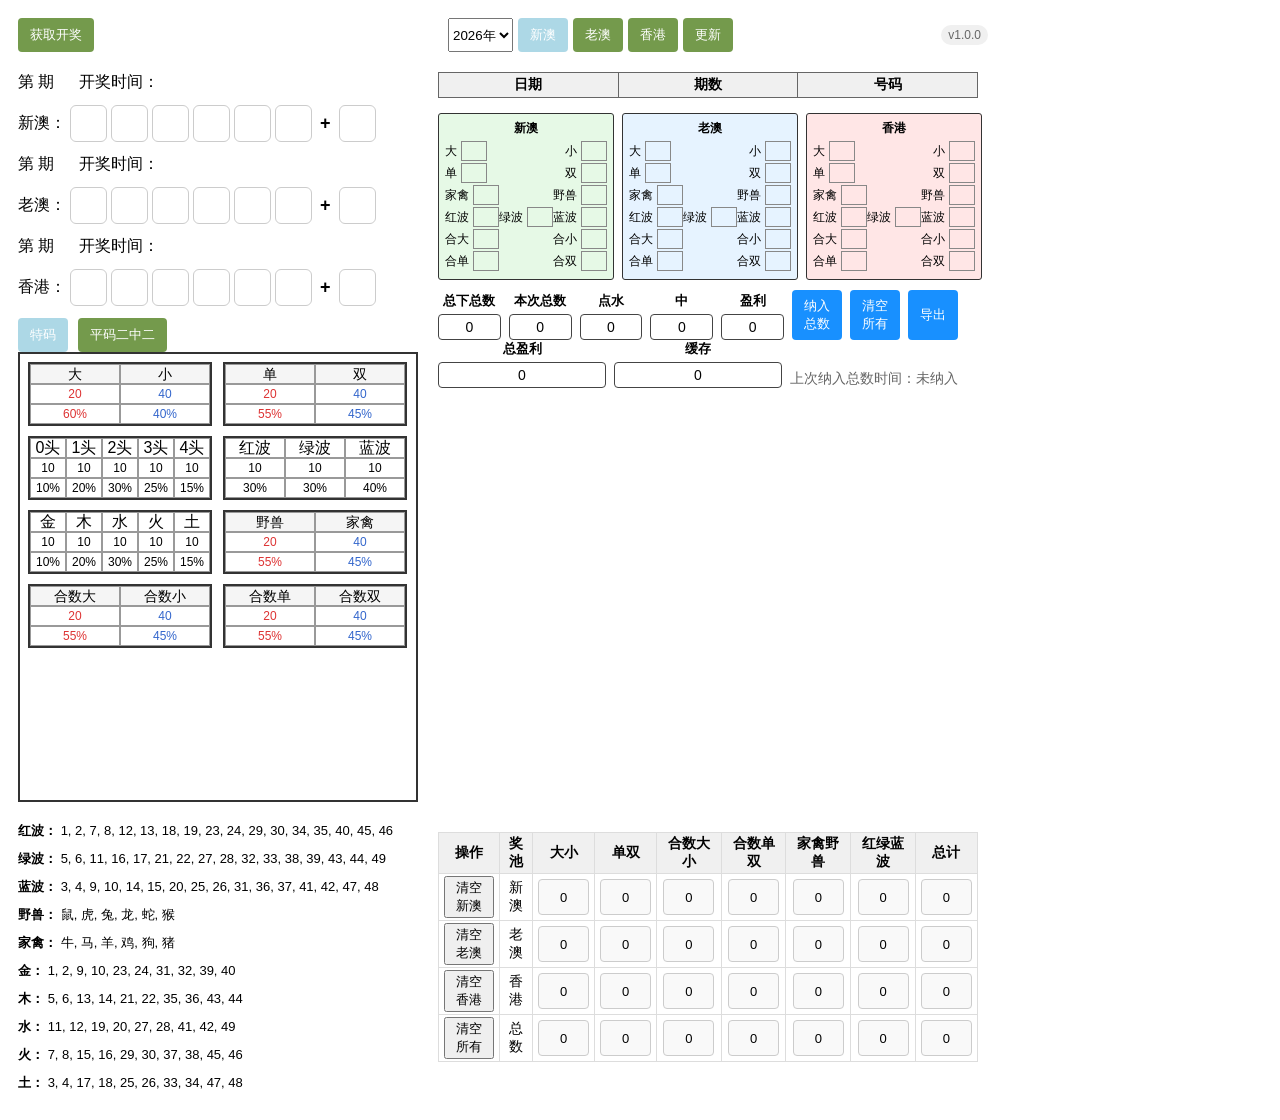
==== commit 5e30c08a: "update" ====
--- a/index.html
+++ b/index.html
@@ -67,6 +67,17 @@
         .thresholdBox {
             display: flex; /* 将容器变成 Flex 布局，默认方向是水平排列 */
             gap: 5px; /* 水平间距是 5px */
+        }
+
+        .versionBadge {
+            margin-left: auto;
+            align-self: center;
+            padding: 3px 7px;
+            border-radius: 10px;
+            background: #f0f0f0;
+            color: #666;
+            font-size: 12px;
+            white-space: nowrap;
         }
 
         /* 排列按钮 */
@@ -318,9 +329,7 @@
             }
     </style>
 </head>
-
 <body>
-
     <!-- 顶部按钮和加载提示 -->
     <div class="top">
         <div class="leftArea">
@@ -331,7 +340,6 @@
                     <span>正在获取开奖数据...</span>
                 </div>
             </div>
-
         </div>
         <div class="rightArea">
             <div class="thresholdBox">
@@ -341,15 +349,12 @@
                 <button id="btnXianggang">香港</button>
                 <button id="btnUpdataHistroy">更新</button>
                 <div id="loadingHistroy" class="loading" style="display: none;">
-                    <div class="spinner"></div>
-                    <span>正在更新历史开奖...</span>
+                <div class="spinner"></div>
+                <span>正在更新历史开奖...</span>
                 </div>
+                <span class="versionBadge" title="软件版本">v1.0.0</span>
             </div>
-
         </div>
-
-
-
     </div>
 
     <!-- 左右布局 -->
@@ -841,6 +846,58 @@
             "香港": "https://kj6.kkj.app:1888/data/v_xg.json"
         };
 
+        // 公共跨域代理。前一个不可用时会自动尝试下一个。
+        // 公共代理可能限流或临时离线，因此每次请求都设置超时。
+        const publicCorsProxies = [
+            {
+                name: "CorsBridge",
+                buildUrl: targetUrl =>
+                    "https://api.cors.syrins.tech/?url=" + encodeURIComponent(targetUrl)
+            },
+            {
+                name: "Render CORS Proxy",
+                buildUrl: targetUrl =>
+                    "https://corsproxy-8uo5.onrender.com/?url=" + encodeURIComponent(targetUrl)
+            }
+        ];
+
+        async function fetchJsonViaPublicProxy(targetUrl, timeoutMs = 12000) {
+            const errors = [];
+
+            for (const proxy of publicCorsProxies) {
+                const controller = new AbortController();
+                const timeoutId = setTimeout(() => controller.abort(), timeoutMs);
+
+                try {
+                    const response = await fetch(proxy.buildUrl(targetUrl), {
+                        signal: controller.signal,
+                        cache: "no-store"
+                    });
+
+                    if (!response.ok) {
+                        throw new Error(`HTTP ${response.status}`);
+                    }
+
+                    const text = await response.text();
+                    try {
+                        return JSON.parse(text);
+                    } catch {
+                        throw new Error("返回内容不是有效 JSON");
+                    }
+                } catch (error) {
+                    const reason = error.name === "AbortError"
+                        ? `${timeoutMs / 1000} 秒超时`
+                        : error.message;
+                    errors.push(`${proxy.name}: ${reason}`);
+                    console.warn(`${proxy.name} 请求失败，尝试下一个代理：`, error);
+                } finally {
+                    clearTimeout(timeoutId);
+                }
+            }
+
+            throw new Error("所有公共代理均失败（" + errors.join("；") + "）");
+        }
+
         let tableData = {
             新澳: [],
             老澳: [],
@@ -1054,13 +1111,7 @@
         //更新按键  相关函数
         async function loadHistoryToModule(g, y) {
             let realUrl = `https://kj.9bkj.com:1888/kj?g=${g}&y=${y}&t=${Date.now()}`;
-            //let worker = "https://lingering-field-26e2.zuoan1643.workers.dev/";
-            //let url = worker + "?url=" + encodeURIComponent(realUrl);
-
-            let worker = "https://corsproxy.io/";
-            let url = worker + realUrl;
-            let res = await fetch(url);
-            let json = await res.json();
+            let json = await fetchJsonViaPublicProxy(realUrl);
 
             let module = new ValueModuleHistroy();
             module.Year = y;
@@ -1094,35 +1145,36 @@
         //按下更新按键 循环获取并填充 然后赋值给参数
         document.getElementById("btnUpdataHistroy").onclick = async () => {
             loadingHistroy.style.display = "flex";
-            let tasks = [];
-            for (let mode = 0; mode < FuncMode.FuncModeCNT; mode++) {
-                for (let y = 0; y < Years.length; y++) {
+            try {
+                let results = [];
+
+                // 每个地区一批，每批最多 4 个请求，避免触发公共代理限流。
+                for (let mode = 0; mode < FuncMode.FuncModeCNT; mode++) {
                     const g = ModeToG[mode];
-                    tasks.push(
-                        loadHistoryToModule(g, Years[y]).then(module => {
-                            return { mode, y, module };
-                        })
+                    const batch = Years.map((year, y) =>
+                        loadHistoryToModule(g, year).then(module => ({ mode, y, module }))
                     );
+                    results.push(...await Promise.all(batch));
                 }
-            }
-
-            let results = await Promise.all(tasks);
-
-            // 初始化容器
-            for (let r of results) {
-                if (!Histroymodule[r.mode]) {
-                    Histroymodule[r.mode] = {};
+
+                // 初始化容器
+                for (let r of results) {
+                    if (!Histroymodule[r.mode]) {
+                        Histroymodule[r.mode] = {};
+                    }
+
+                    Histroymodule[r.mode][r.y] = r.module;
                 }
 
-                Histroymodule[r.mode][r.y] = r.module;
-            }
-
-            console.log("全部加载完成🔥", Histroymodule);
-            console.log(Histroymodule);
-            saveHistory();
-            loadingHistroy.style.display = "none";
-            refreshUI();
-
+                console.log("全部加载完成🔥", Histroymodule);
+                saveHistory();
+                refreshUI();
+            } catch (error) {
+                console.error("更新历史开奖失败：", error);
+                alert("更新历史开奖失败：\n" + error.message);
+            } finally {
+                loadingHistroy.style.display = "none";
+            }
         };
 
 
@@ -1142,7 +1194,6 @@
         }
 
 
-
         //开奖界面显示函数
         function fillRow(prefix, nums, te) {
 
@@ -1188,6 +1239,7 @@
 
             document.getElementById("btn").onclick = async () => {
                 loading.style.display = "flex";
+                const fetchErrors = [];
                 // 1. 先清空所有高亮
                 document.querySelectorAll('.bet-item input').forEach(inp => {
                     inp.style.background = '';
@@ -1195,19 +1247,8 @@
                 let tasks = Object.keys(sources).map(async (name) => {
 
                     try {
-
-                        // let worker = "https://lingering-field-26e2.zuoan1643.workers.dev/";
-                        //let realUrl = sources[name] + "?t=" + Date.now();
-                        let worker = "https://corsproxy.io/";
-                        
                         let realUrl = sources[name] + "?t=" + Date.now();
-
-                        let url = worker + realUrl;
-                        let res = await fetch(url);
-
-                        if (!res.ok) throw new Error("HTTP " + res.status);
-
-                        let json = await res.json();
+                        let json = await fetchJsonViaPublicProxy(realUrl);
 
                         let nums = Object.values(json.Data).map(v => v.number);
 
@@ -1232,7 +1273,8 @@
                         }
 
                     } catch (e) {
-                        console.log(name + " 获取失败:", e);
+                        fetchErrors.push(name + "：" + e.message);
+                        console.error(name + " 获取失败:", e);
                     }
 
                 });
@@ -1240,6 +1282,9 @@
 
                 calcWinAndProfit()
                 loading.style.display = "none";
+                if (fetchErrors.length > 0) {
+                    alert("部分开奖数据获取失败：\n" + fetchErrors.join("\n"));
+                }
             };
 
         });
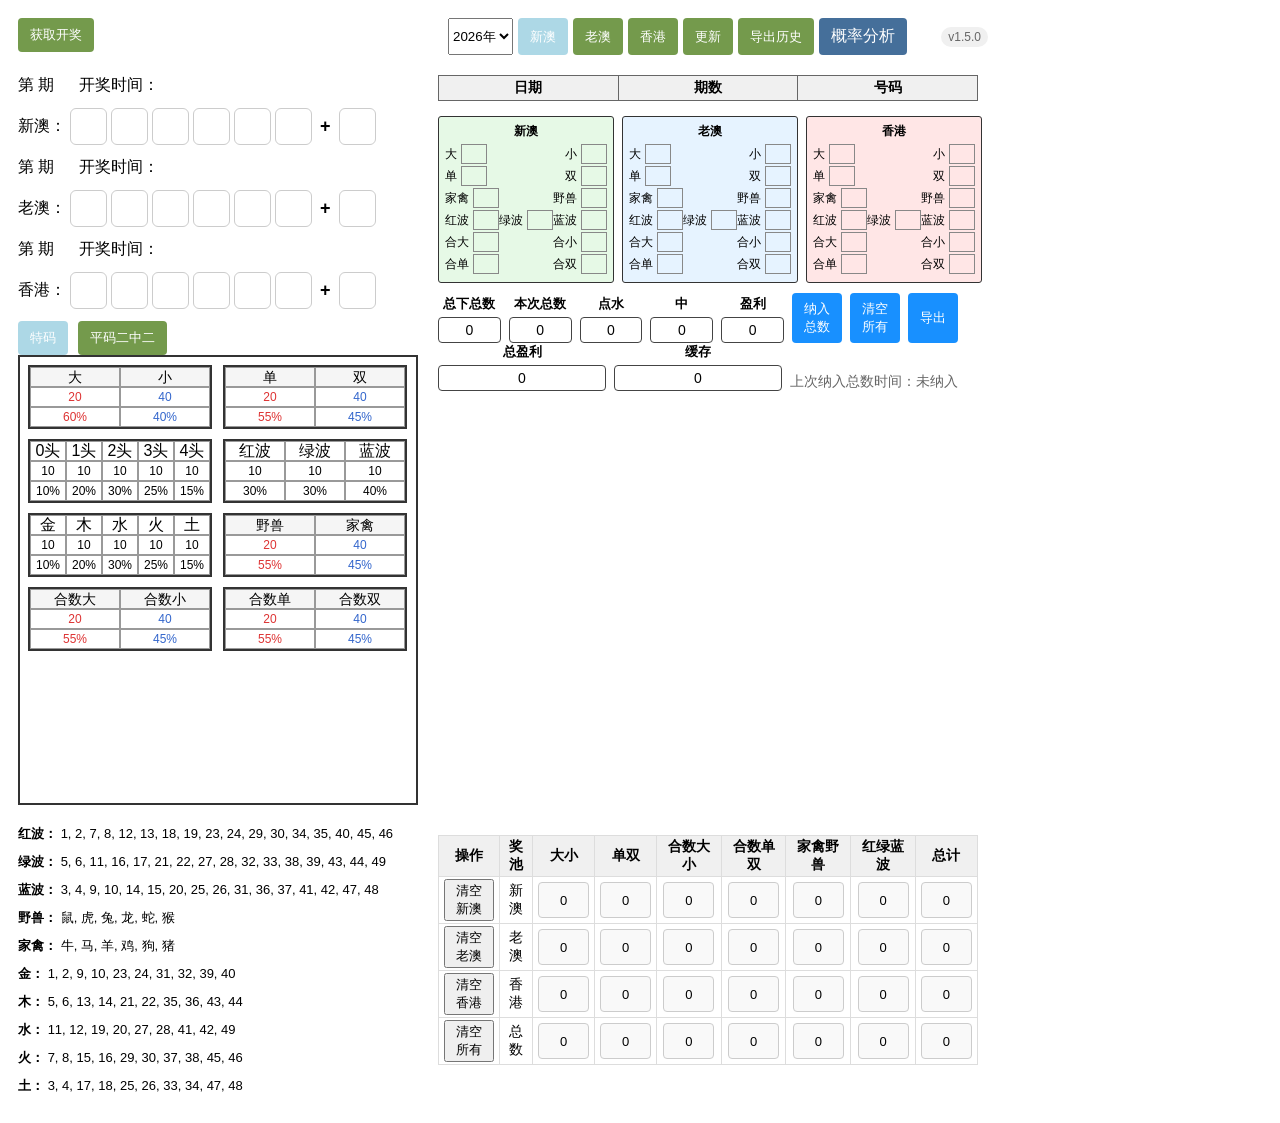
==== commit 573fb0ec: "update" ====
--- a/index.html
+++ b/index.html
@@ -87,6 +87,18 @@
             border: none;
             padding: 8px 12px;
             border-radius: 4px;
+        }
+
+        .top .analysisLink {
+            display: inline-flex;
+            align-items: center;
+            background-color: #456f9a;
+            color: white;
+            border: none;
+            padding: 8px 12px;
+            border-radius: 4px;
+            text-decoration: none;
+            white-space: nowrap;
         }
 
         /* 样式设置 */
@@ -348,11 +360,13 @@
                 <button id="btnOldao">老澳</button>
                 <button id="btnXianggang">香港</button>
                 <button id="btnUpdataHistroy">更新</button>
+                <button id="btnExportHistory">导出历史</button>
+                <a class="analysisLink" href="probability-analysis.html">概率分析</a>
                 <div id="loadingHistroy" class="loading" style="display: none;">
                 <div class="spinner"></div>
                 <span>正在更新历史开奖...</span>
                 </div>
-                <span class="versionBadge" title="软件版本">v1.0.0</span>
+                <span class="versionBadge" title="软件版本">v1.5.0</span>
             </div>
         </div>
     </div>
@@ -841,9 +855,9 @@
             }
         }
         const sources = {
-            "新澳": "https://kj6.kkj.app:1888/data/v_am.json",
-            "老澳": "https://kj6.kkj.app:1888/data/v_oldam.json",
-            "香港": "https://kj6.kkj.app:1888/data/v_xg.json"
+            "新澳": "/api/lottery/current?g=am",
+            "老澳": "/api/lottery/current?g=oldam",
+            "香港": "/api/lottery/current?g=xg"
         };
 
         // 公共跨域代理。前一个不可用时会自动尝试下一个。
@@ -863,6 +877,25 @@
 
         async function fetchJsonViaPublicProxy(targetUrl, timeoutMs = 12000) {
             const errors = [];
+
+            // 本机程序提供同源转发，不受浏览器跨域限制，也不依赖公共代理。
+            if (targetUrl.startsWith("/")) {
+                const controller = new AbortController();
+                const timeoutId = setTimeout(() => controller.abort(), timeoutMs + 10000);
+                try {
+                    const response = await fetch(targetUrl, {
+                        signal: controller.signal,
+                        cache: "no-store"
+                    });
+                    if (!response.ok) {
+                        const detail = await response.text();
+                        throw new Error(`本机转发 HTTP ${response.status}：${detail}`);
+                    }
+                    return await response.json();
+                } finally {
+                    clearTimeout(timeoutId);
+                }
+            }
 
             for (const proxy of publicCorsProxies) {
                 const controller = new AbortController();
@@ -1110,7 +1143,7 @@
 
         //更新按键  相关函数
         async function loadHistoryToModule(g, y) {
-            let realUrl = `https://kj.9bkj.com:1888/kj?g=${g}&y=${y}&t=${Date.now()}`;
+            let realUrl = `/api/lottery/history?g=${encodeURIComponent(g)}&year=${y}&t=${Date.now()}`;
             let json = await fetchJsonViaPublicProxy(realUrl);
 
             let module = new ValueModuleHistroy();
@@ -1142,36 +1175,141 @@
             // 👉 按期数排序
             module.records.sort((a, b) => a.issue - b.issue);
         }
-        //按下更新按键 循环获取并填充 然后赋值给参数
+        // 获取并保存三个彩种、2023-2026 四个年份的全部历史数据。
+        async function updateAllHistoryData() {
+            const results = [];
+
+            // 每个地区一批，每批最多 4 个请求，避免触发公共代理限流。
+            for (let mode = 0; mode < FuncMode.FuncModeCNT; mode++) {
+                const g = ModeToG[mode];
+                const batch = Years.map((year, y) =>
+                    loadHistoryToModule(g, year).then(module => ({ mode, y, module }))
+                );
+                results.push(...await Promise.all(batch));
+            }
+
+            for (const result of results) {
+                if (!Histroymodule[result.mode]) {
+                    Histroymodule[result.mode] = {};
+                }
+                Histroymodule[result.mode][result.y] = result.module;
+            }
+
+            console.log("全部历史数据加载完成", Histroymodule);
+            saveHistory();
+            refreshUI();
+        }
+
+        // 按年份计算号码对应的生肖：2026 的 1 是马，每往前一年顺移一位。
+        function getAnimalByYear(num, year) {
+            const number = Number(num);
+            const numericYear = Number(year);
+            if (!Number.isInteger(number) || number < 1 || number > 49) return "";
+            if (!Number.isInteger(numericYear)) return "";
+
+            const yearOffset = 2026 - numericYear;
+            const animalIndex = ((number - 1 + yearOffset) % 12 + 12) % 12;
+            return animals[animalIndex];
+        }
+
+        // 生成 Excel 可直接打开的 UTF-8 CSV 文件。
+        function exportAllHistoryCsv() {
+            const modeNames = ["新澳", "老澳", "香港"];
+            const pingHeaders = Array.from({ length: 6 }, (_, i) => [
+                `平码${i + 1}`,
+                `平码${i + 1}生肖`
+            ]).flat();
+            const rows = [[
+                "彩种", "年份", "期数", "日期",
+                ...pingHeaders,
+                "特码", "特码生肖"
+            ]];
+
+            for (let mode = 0; mode < FuncMode.FuncModeCNT; mode++) {
+                const yearIndexes = Years
+                    .map((year, index) => ({ year, index }))
+                    .sort((a, b) => a.year - b.year);
+
+                for (const { year, index } of yearIndexes) {
+                    const records = Histroymodule?.[mode]?.[index]?.records || [];
+                    const sortedRecords = [...records].sort(
+                        (a, b) => Number(a.issue) - Number(b.issue)
+                    );
+
+                    for (const record of sortedRecords) {
+                        const nums = Array.isArray(record.nums) ? record.nums : [];
+                        const pingFields = Array.from({ length: 6 }, (_, i) => {
+                            const number = nums[i] ?? "";
+                            return [number, getAnimalByYear(number, year)];
+                        }).flat();
+                        const te = record.te ?? "";
+                        rows.push([
+                            modeNames[mode],
+                            year,
+                            record.issue ?? "",
+                            record.time ?? record.date ?? "",
+                            ...pingFields,
+                            te,
+                            getAnimalByYear(te, year)
+                        ]);
+                    }
+                }
+            }
+
+            if (rows.length === 1) {
+                throw new Error("没有可导出的历史数据");
+            }
+
+            const escapeCsv = value => {
+                const text = String(value ?? "");
+                return /[",\r\n]/.test(text)
+                    ? `"${text.replace(/"/g, '""')}"`
+                    : text;
+            };
+            const csv = "\uFEFF" + rows
+                .map(row => row.map(escapeCsv).join(","))
+                .join("\r\n");
+            const blob = new Blob([csv], { type: "text/csv;charset=utf-8" });
+            const downloadUrl = URL.createObjectURL(blob);
+            const link = document.createElement("a");
+            const now = new Date();
+            const dateText = [
+                now.getFullYear(),
+                String(now.getMonth() + 1).padStart(2, "0"),
+                String(now.getDate()).padStart(2, "0")
+            ].join("-");
+
+            link.href = downloadUrl;
+            link.download = `开奖历史_2023-2026_${dateText}.csv`;
+            document.body.appendChild(link);
+            link.click();
+            link.remove();
+            setTimeout(() => URL.revokeObjectURL(downloadUrl), 1000);
+
+            return rows.length - 1;
+        }
+
         document.getElementById("btnUpdataHistroy").onclick = async () => {
             loadingHistroy.style.display = "flex";
             try {
-                let results = [];
-
-                // 每个地区一批，每批最多 4 个请求，避免触发公共代理限流。
-                for (let mode = 0; mode < FuncMode.FuncModeCNT; mode++) {
-                    const g = ModeToG[mode];
-                    const batch = Years.map((year, y) =>
-                        loadHistoryToModule(g, year).then(module => ({ mode, y, module }))
-                    );
-                    results.push(...await Promise.all(batch));
-                }
-
-                // 初始化容器
-                for (let r of results) {
-                    if (!Histroymodule[r.mode]) {
-                        Histroymodule[r.mode] = {};
-                    }
-
-                    Histroymodule[r.mode][r.y] = r.module;
-                }
-
-                console.log("全部加载完成🔥", Histroymodule);
-                saveHistory();
-                refreshUI();
+                await updateAllHistoryData();
             } catch (error) {
                 console.error("更新历史开奖失败：", error);
                 alert("更新历史开奖失败：\n" + error.message);
+            } finally {
+                loadingHistroy.style.display = "none";
+            }
+        };
+
+        document.getElementById("btnExportHistory").onclick = async () => {
+            loadingHistroy.style.display = "flex";
+            try {
+                await updateAllHistoryData();
+                const count = exportAllHistoryCsv();
+                alert(`导出成功，共 ${count} 条历史记录。`);
+            } catch (error) {
+                console.error("导出历史数据失败：", error);
+                alert("导出历史数据失败：\n" + error.message);
             } finally {
                 loadingHistroy.style.display = "none";
             }
@@ -1247,7 +1385,9 @@
                 let tasks = Object.keys(sources).map(async (name) => {
 
                     try {
-                        let realUrl = sources[name] + "?t=" + Date.now();
+                        let realUrl = sources[name]
+                            + (sources[name].includes("?") ? "&" : "?")
+                            + "t=" + Date.now();
                         let json = await fetchJsonViaPublicProxy(realUrl);
 
                         let nums = Object.values(json.Data).map(v => v.number);
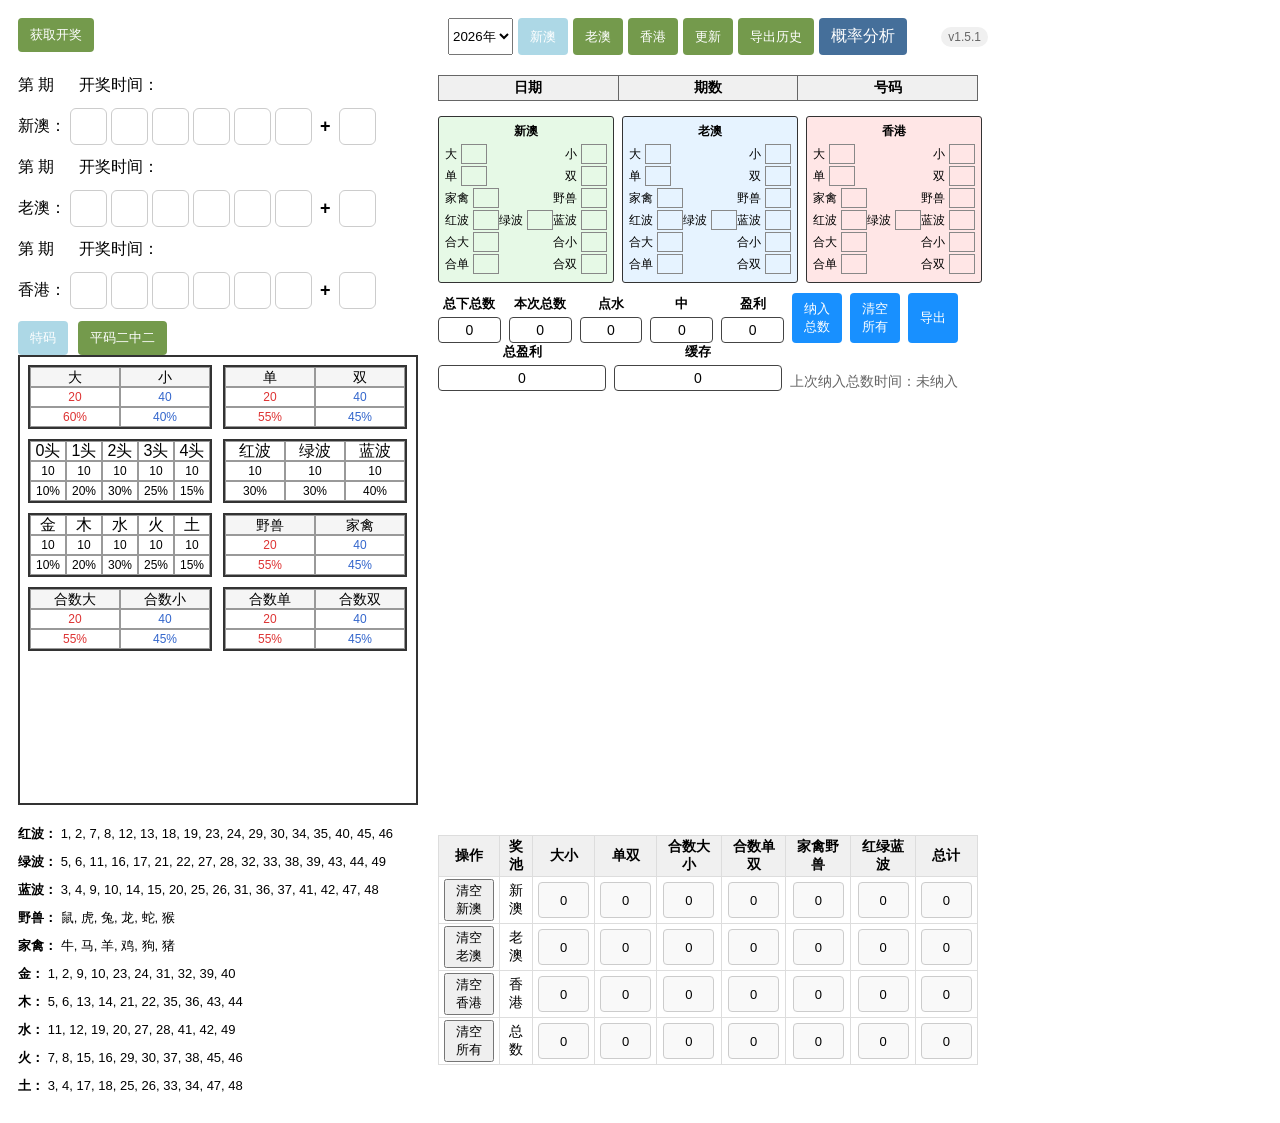
==== commit 62c8fd77: "update" ====
--- a/index.html
+++ b/index.html
@@ -366,7 +366,7 @@
                 <div class="spinner"></div>
                 <span>正在更新历史开奖...</span>
                 </div>
-                <span class="versionBadge" title="软件版本">v1.5.0</span>
+                <span class="versionBadge" title="软件版本">v1.5.1</span>
             </div>
         </div>
     </div>
@@ -860,28 +860,54 @@
             "香港": "/api/lottery/current?g=xg"
         };
 
+        const remoteCurrentSources = {
+            am: "https://kj6.kkj.app:1888/data/v_am.json",
+            oldam: "https://kj6.kkj.app:1888/data/v_oldam.json",
+            xg: "https://kj6.kkj.app:1888/data/v_xg.json"
+        };
+        const forcePublicDataMode = new URLSearchParams(location.search).get("dataMode") === "public";
+
         // 公共跨域代理。前一个不可用时会自动尝试下一个。
         // 公共代理可能限流或临时离线，因此每次请求都设置超时。
         const publicCorsProxies = [
             {
+                name: "Render CORS Proxy",
+                buildUrl: targetUrl =>
+                    "https://corsproxy-8uo5.onrender.com/?url=" + encodeURIComponent(targetUrl)
+            },
+            {
                 name: "CorsBridge",
                 buildUrl: targetUrl =>
                     "https://api.cors.syrins.tech/?url=" + encodeURIComponent(targetUrl)
-            },
-            {
-                name: "Render CORS Proxy",
-                buildUrl: targetUrl =>
-                    "https://corsproxy-8uo5.onrender.com/?url=" + encodeURIComponent(targetUrl)
             }
         ];
 
-        async function fetchJsonViaPublicProxy(targetUrl, timeoutMs = 12000) {
+        function getExternalDataUrl(targetUrl) {
+            if (!targetUrl.startsWith("/")) return targetUrl;
+
+            const localUrl = new URL(targetUrl, "http://local.invalid");
+            const game = localUrl.searchParams.get("g");
+            const timestamp = localUrl.searchParams.get("t") || Date.now();
+
+            if (localUrl.pathname === "/api/lottery/current" && remoteCurrentSources[game]) {
+                return `${remoteCurrentSources[game]}?t=${timestamp}`;
+            }
+
+            if (localUrl.pathname === "/api/lottery/history") {
+                const year = localUrl.searchParams.get("year");
+                return `https://kj.9bkj.com:1888/kj?g=${encodeURIComponent(game)}&y=${encodeURIComponent(year)}&t=${timestamp}`;
+            }
+
+            return targetUrl;
+        }
+
+        async function fetchJsonViaPublicProxy(targetUrl, timeoutMs = 30000) {
             const errors = [];
 
-            // 本机程序提供同源转发，不受浏览器跨域限制，也不依赖公共代理。
-            if (targetUrl.startsWith("/")) {
+            // 由电脑程序打开时优先走本机转发；手机直接打开 HTML 时跳过此步。
+            if (targetUrl.startsWith("/") && location.protocol !== "file:" && !forcePublicDataMode) {
                 const controller = new AbortController();
-                const timeoutId = setTimeout(() => controller.abort(), timeoutMs + 10000);
+                const timeoutId = setTimeout(() => controller.abort(), timeoutMs);
                 try {
                     const response = await fetch(targetUrl, {
                         signal: controller.signal,
@@ -892,17 +918,23 @@
                         throw new Error(`本机转发 HTTP ${response.status}：${detail}`);
                     }
                     return await response.json();
+                } catch (error) {
+                    const reason = error.name === "AbortError" ? "本机转发超时" : error.message;
+                    errors.push(reason);
+                    console.warn("本机转发失败，自动改走公共线路：", error);
                 } finally {
                     clearTimeout(timeoutId);
                 }
             }
 
+            const externalUrl = getExternalDataUrl(targetUrl);
+
             for (const proxy of publicCorsProxies) {
                 const controller = new AbortController();
                 const timeoutId = setTimeout(() => controller.abort(), timeoutMs);
 
                 try {
-                    const response = await fetch(proxy.buildUrl(targetUrl), {
+                    const response = await fetch(proxy.buildUrl(externalUrl), {
                         signal: controller.signal,
                         cache: "no-store"
                     });
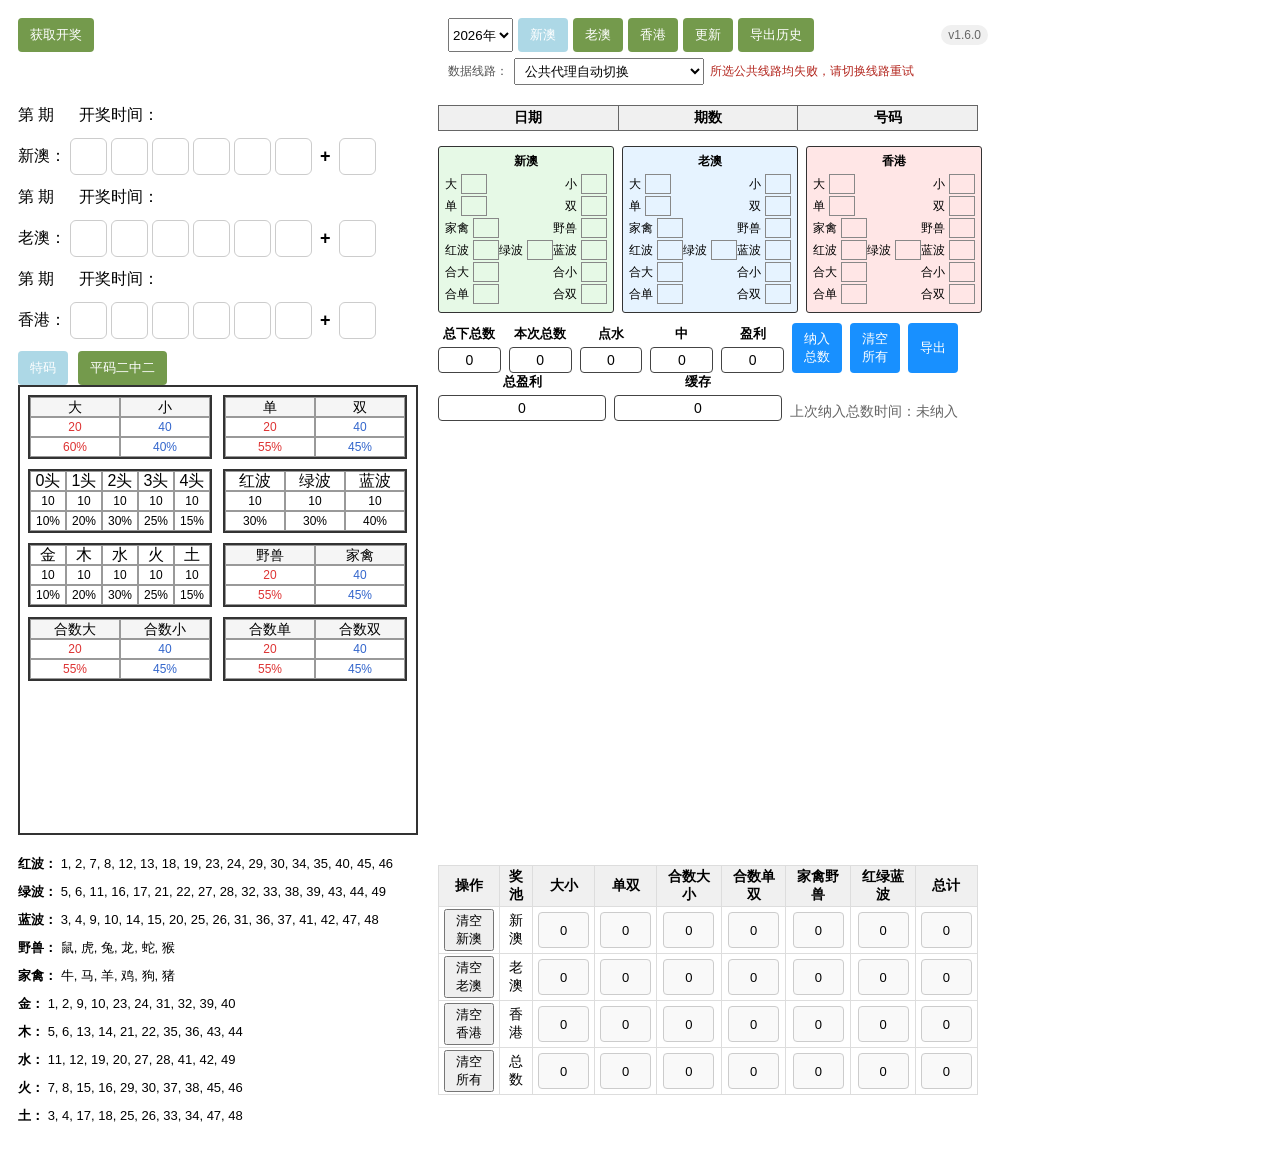
==== commit 0c1f8771: "update" ====
--- a/index.html
+++ b/index.html
@@ -80,6 +80,24 @@
             white-space: nowrap;
         }
 
+        .routeBar {
+            display: flex;
+            align-items: center;
+            gap: 6px;
+            margin-top: 6px;
+            font-size: 12px;
+            color: #555;
+        }
+
+        .routeBar select {
+            max-width: 190px;
+            padding: 4px 6px;
+        }
+
+        #dataRouteStatus.ok { color: #287a36; }
+        #dataRouteStatus.warn { color: #a76300; }
+        #dataRouteStatus.error { color: #b3261e; }
+
         /* 排列按钮 */
         .top button {
             background-color: #749a4c;
@@ -87,18 +105,6 @@
             border: none;
             padding: 8px 12px;
             border-radius: 4px;
-        }
-
-        .top .analysisLink {
-            display: inline-flex;
-            align-items: center;
-            background-color: #456f9a;
-            color: white;
-            border: none;
-            padding: 8px 12px;
-            border-radius: 4px;
-            text-decoration: none;
-            white-space: nowrap;
         }
 
         /* 样式设置 */
@@ -361,12 +367,21 @@
                 <button id="btnXianggang">香港</button>
                 <button id="btnUpdataHistroy">更新</button>
                 <button id="btnExportHistory">导出历史</button>
-                <a class="analysisLink" href="probability-analysis.html">概率分析</a>
                 <div id="loadingHistroy" class="loading" style="display: none;">
                 <div class="spinner"></div>
                 <span>正在更新历史开奖...</span>
                 </div>
-                <span class="versionBadge" title="软件版本">v1.5.1</span>
+                <span class="versionBadge" title="软件版本">v1.6.0</span>
+            </div>
+            <div class="routeBar">
+                <label for="dataRouteSelect">数据线路：</label>
+                <select id="dataRouteSelect">
+                    <option value="public-auto">公共代理自动切换</option>
+                    <option value="mirror">公共线路 1（CORSmirror）</option>
+                    <option value="render">公共线路 2（Render）</option>
+                    <option value="local-first">本机优先，失败转公共</option>
+                </select>
+                <span id="dataRouteStatus">等待请求</span>
             </div>
         </div>
     </div>
@@ -865,23 +880,59 @@
             oldam: "https://kj6.kkj.app:1888/data/v_oldam.json",
             xg: "https://kj6.kkj.app:1888/data/v_xg.json"
         };
+        const dataRouteStoreKey = "numToNum-data-route-v1";
         const forcePublicDataMode = new URLSearchParams(location.search).get("dataMode") === "public";
+        let dataRouteMode = "public-auto";
+        if (!forcePublicDataMode) {
+            try {
+                const savedRoute = localStorage.getItem(dataRouteStoreKey);
+                if (["public-auto", "mirror", "render", "local-first"].includes(savedRoute)) {
+                    dataRouteMode = savedRoute;
+                }
+            } catch { }
+        }
 
         // 公共跨域代理。前一个不可用时会自动尝试下一个。
         // 公共代理可能限流或临时离线，因此每次请求都设置超时。
         const publicCorsProxies = [
             {
+                id: "mirror",
+                name: "公共线路 1（CORSmirror）",
+                buildUrl: targetUrl =>
+                    "https://corsmirror.onrender.com/v1/cors?url=" + encodeURIComponent(targetUrl)
+            },
+            {
+                id: "render",
                 name: "Render CORS Proxy",
                 buildUrl: targetUrl =>
                     "https://corsproxy-8uo5.onrender.com/?url=" + encodeURIComponent(targetUrl)
             },
             {
+                id: "bridge",
                 name: "CorsBridge",
                 buildUrl: targetUrl =>
                     "https://api.cors.syrins.tech/?url=" + encodeURIComponent(targetUrl)
             }
         ];
 
+        function setDataRouteStatus(message, state = "") {
+            const status = document.getElementById("dataRouteStatus");
+            if (!status) return;
+            status.textContent = message;
+            status.className = state;
+        }
+
+        function getSelectedPublicProxies() {
+            if (dataRouteMode === "mirror" || dataRouteMode === "render") {
+                return publicCorsProxies.filter(proxy => proxy.id === dataRouteMode);
+            }
+            return publicCorsProxies;
+        }
+
+        function wait(milliseconds) {
+            return new Promise(resolve => setTimeout(resolve, milliseconds));
+        }
+
         function getExternalDataUrl(targetUrl) {
             if (!targetUrl.startsWith("/")) return targetUrl;
 
@@ -904,10 +955,11 @@
         async function fetchJsonViaPublicProxy(targetUrl, timeoutMs = 30000) {
             const errors = [];
 
-            // 由电脑程序打开时优先走本机转发；手机直接打开 HTML 时跳过此步。
-            if (targetUrl.startsWith("/") && location.protocol !== "file:" && !forcePublicDataMode) {
+            // 默认走公共代理；只有手动选择“本机优先”时才先请求本机接口。
+            if (dataRouteMode === "local-first" && targetUrl.startsWith("/") && location.protocol !== "file:") {
                 const controller = new AbortController();
                 const timeoutId = setTimeout(() => controller.abort(), timeoutMs);
+                setDataRouteStatus("正在请求本机接口…");
                 try {
                     const response = await fetch(targetUrl, {
                         signal: controller.signal,
@@ -917,10 +969,13 @@
                         const detail = await response.text();
                         throw new Error(`本机转发 HTTP ${response.status}：${detail}`);
                     }
-                    return await response.json();
+                    const json = await response.json();
+                    setDataRouteStatus("本机接口正常", "ok");
+                    return json;
                 } catch (error) {
                     const reason = error.name === "AbortError" ? "本机转发超时" : error.message;
                     errors.push(reason);
+                    setDataRouteStatus("本机失败，正在切换公共线路…", "warn");
                     console.warn("本机转发失败，自动改走公共线路：", error);
                 } finally {
                     clearTimeout(timeoutId);
@@ -929,9 +984,12 @@
 
             const externalUrl = getExternalDataUrl(targetUrl);
 
-            for (const proxy of publicCorsProxies) {
+            const selectedProxies = getSelectedPublicProxies();
+            for (let proxyIndex = 0; proxyIndex < selectedProxies.length; proxyIndex++) {
+                const proxy = selectedProxies[proxyIndex];
                 const controller = new AbortController();
                 const timeoutId = setTimeout(() => controller.abort(), timeoutMs);
+                setDataRouteStatus(`正在请求${proxy.name}…`);
 
                 try {
                     const response = await fetch(proxy.buildUrl(externalUrl), {
@@ -945,7 +1003,9 @@
 
                     const text = await response.text();
                     try {
-                        return JSON.parse(text);
+                        const json = JSON.parse(text);
+                        setDataRouteStatus(`${proxy.name}正常`, "ok");
+                        return json;
                     } catch {
                         throw new Error("返回内容不是有效 JSON");
                     }
@@ -954,12 +1014,15 @@
                         ? `${timeoutMs / 1000} 秒超时`
                         : error.message;
                     errors.push(`${proxy.name}: ${reason}`);
+                    const hasNext = proxyIndex < selectedProxies.length - 1;
+                    setDataRouteStatus(hasNext ? `${proxy.name}失败，自动切换…` : `${proxy.name}失败`, hasNext ? "warn" : "error");
                     console.warn(`${proxy.name} 请求失败，尝试下一个代理：`, error);
                 } finally {
                     clearTimeout(timeoutId);
                 }
             }
 
+            setDataRouteStatus("所选公共线路均失败，请切换线路重试", "error");
             throw new Error("所有公共代理均失败（" + errors.join("；") + "）");
         }
 
@@ -1211,13 +1274,24 @@
         async function updateAllHistoryData() {
             const results = [];
 
-            // 每个地区一批，每批最多 4 个请求，避免触发公共代理限流。
+            // 公共代理对短时间并发请求有限制，因此按奖池、年份逐个请求。
             for (let mode = 0; mode < FuncMode.FuncModeCNT; mode++) {
                 const g = ModeToG[mode];
-                const batch = Years.map((year, y) =>
-                    loadHistoryToModule(g, year).then(module => ({ mode, y, module }))
-                );
-                results.push(...await Promise.all(batch));
+                for (let y = 0; y < Years.length; y++) {
+                    if (results.length && dataRouteMode !== "local-first") await wait(450);
+                    let module;
+                    for (let attempt = 0; attempt < 2; attempt++) {
+                        try {
+                            module = await loadHistoryToModule(g, Years[y]);
+                            break;
+                        } catch (error) {
+                            if (attempt === 1) throw error;
+                            setDataRouteStatus("线路暂时繁忙，2秒后重试…", "warn");
+                            await wait(2000);
+                        }
+                    }
+                    results.push({ mode, y, module });
+                }
             }
 
             for (const result of results) {
@@ -1320,6 +1394,18 @@
 
             return rows.length - 1;
         }
+
+        const dataRouteSelect = document.getElementById("dataRouteSelect");
+        dataRouteSelect.value = dataRouteMode;
+        setDataRouteStatus(dataRouteMode === "local-first" ? "已选择本机优先" : "已选择公共代理");
+        dataRouteSelect.addEventListener("change", () => {
+            dataRouteMode = dataRouteSelect.value;
+            try { localStorage.setItem(dataRouteStoreKey, dataRouteMode); } catch { }
+            setDataRouteStatus(
+                dataRouteMode === "local-first" ? "已切换：本机优先" : "已切换：公共线路",
+                "warn"
+            );
+        });
 
         document.getElementById("btnUpdataHistroy").onclick = async () => {
             loadingHistroy.style.display = "flex";
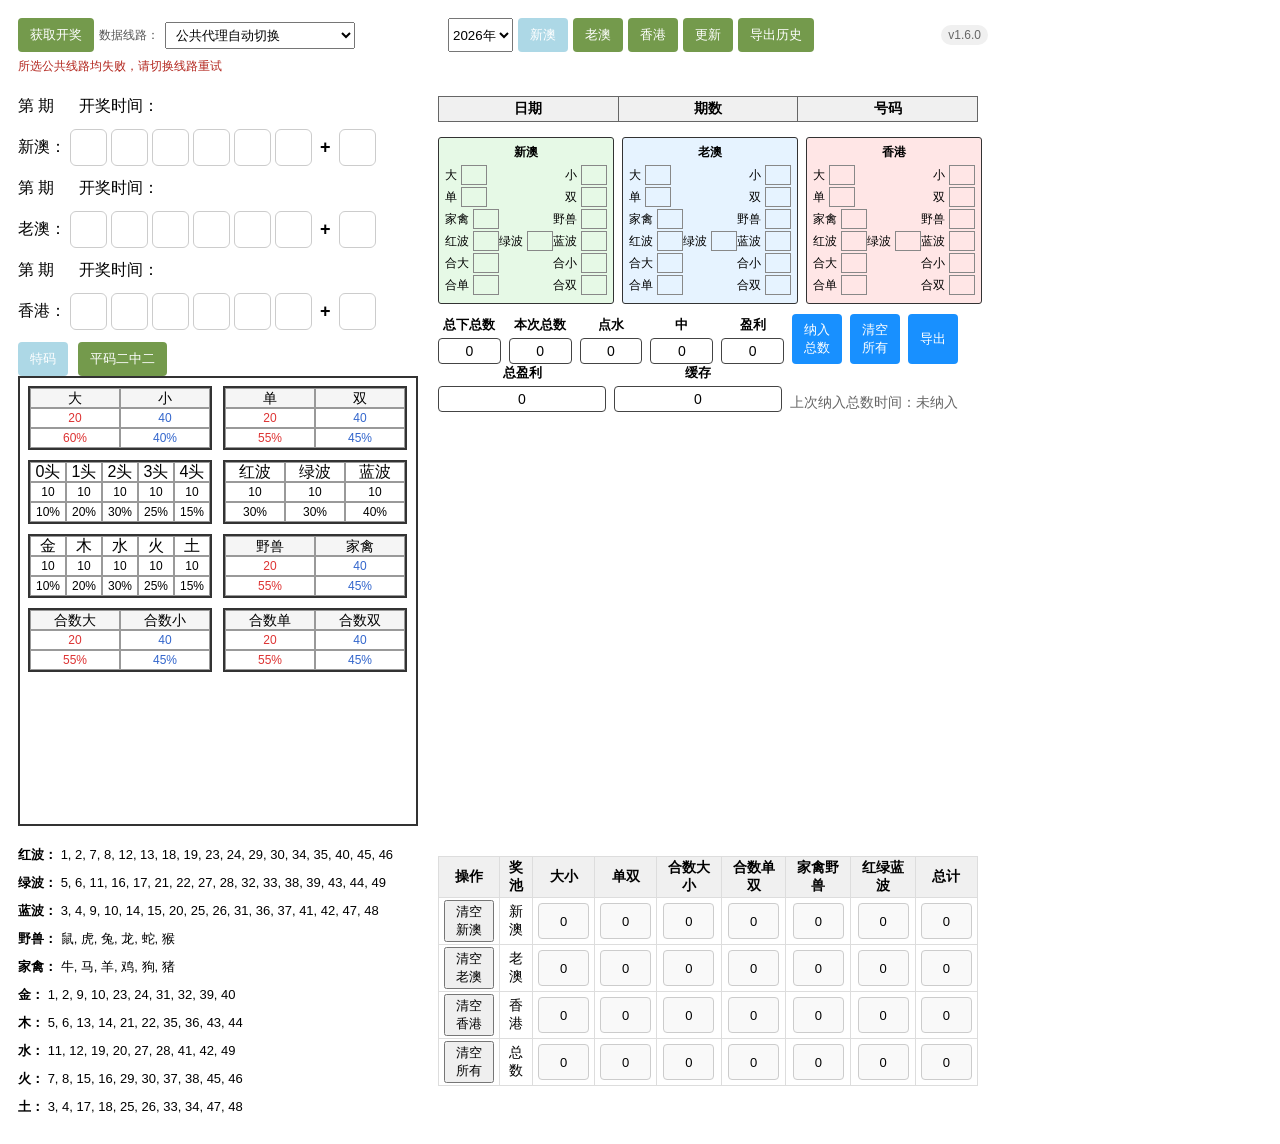
==== commit 3f602c1d: "update" ====
--- a/index.html
+++ b/index.html
@@ -69,6 +69,20 @@
             gap: 5px; /* 水平间距是 5px */
         }
 
+        .top .leftArea > .thresholdBox {
+            align-items: center;
+            flex-wrap: nowrap;
+        }
+
+        .fetchStatusRow {
+            display: flex;
+            align-items: center;
+            gap: 8px;
+            min-height: 20px;
+            margin-top: 4px;
+            font-size: 12px;
+        }
+
         .versionBadge {
             margin-left: auto;
             align-self: center;
@@ -84,7 +98,6 @@
             display: flex;
             align-items: center;
             gap: 6px;
-            margin-top: 6px;
             font-size: 12px;
             color: #555;
         }
@@ -353,6 +366,18 @@
         <div class="leftArea">
             <div class="thresholdBox">
                 <button id="btn">获取开奖</button>
+                <div class="routeBar">
+                    <label for="dataRouteSelect">数据线路：</label>
+                    <select id="dataRouteSelect">
+                        <option value="public-auto">公共代理自动切换</option>
+                        <option value="mirror">公共线路 1（CORSmirror）</option>
+                        <option value="render">公共线路 2（Render）</option>
+                        <option value="local-first">本机优先，失败转公共</option>
+                    </select>
+                </div>
+            </div>
+            <div class="fetchStatusRow">
+                <span id="dataRouteStatus">等待请求</span>
                 <div id="loading" class="loading" style="display: none;">
                     <div class="spinner"></div>
                     <span>正在获取开奖数据...</span>
@@ -372,16 +397,6 @@
                 <span>正在更新历史开奖...</span>
                 </div>
                 <span class="versionBadge" title="软件版本">v1.6.0</span>
-            </div>
-            <div class="routeBar">
-                <label for="dataRouteSelect">数据线路：</label>
-                <select id="dataRouteSelect">
-                    <option value="public-auto">公共代理自动切换</option>
-                    <option value="mirror">公共线路 1（CORSmirror）</option>
-                    <option value="render">公共线路 2（Render）</option>
-                    <option value="local-first">本机优先，失败转公共</option>
-                </select>
-                <span id="dataRouteStatus">等待请求</span>
             </div>
         </div>
     </div>
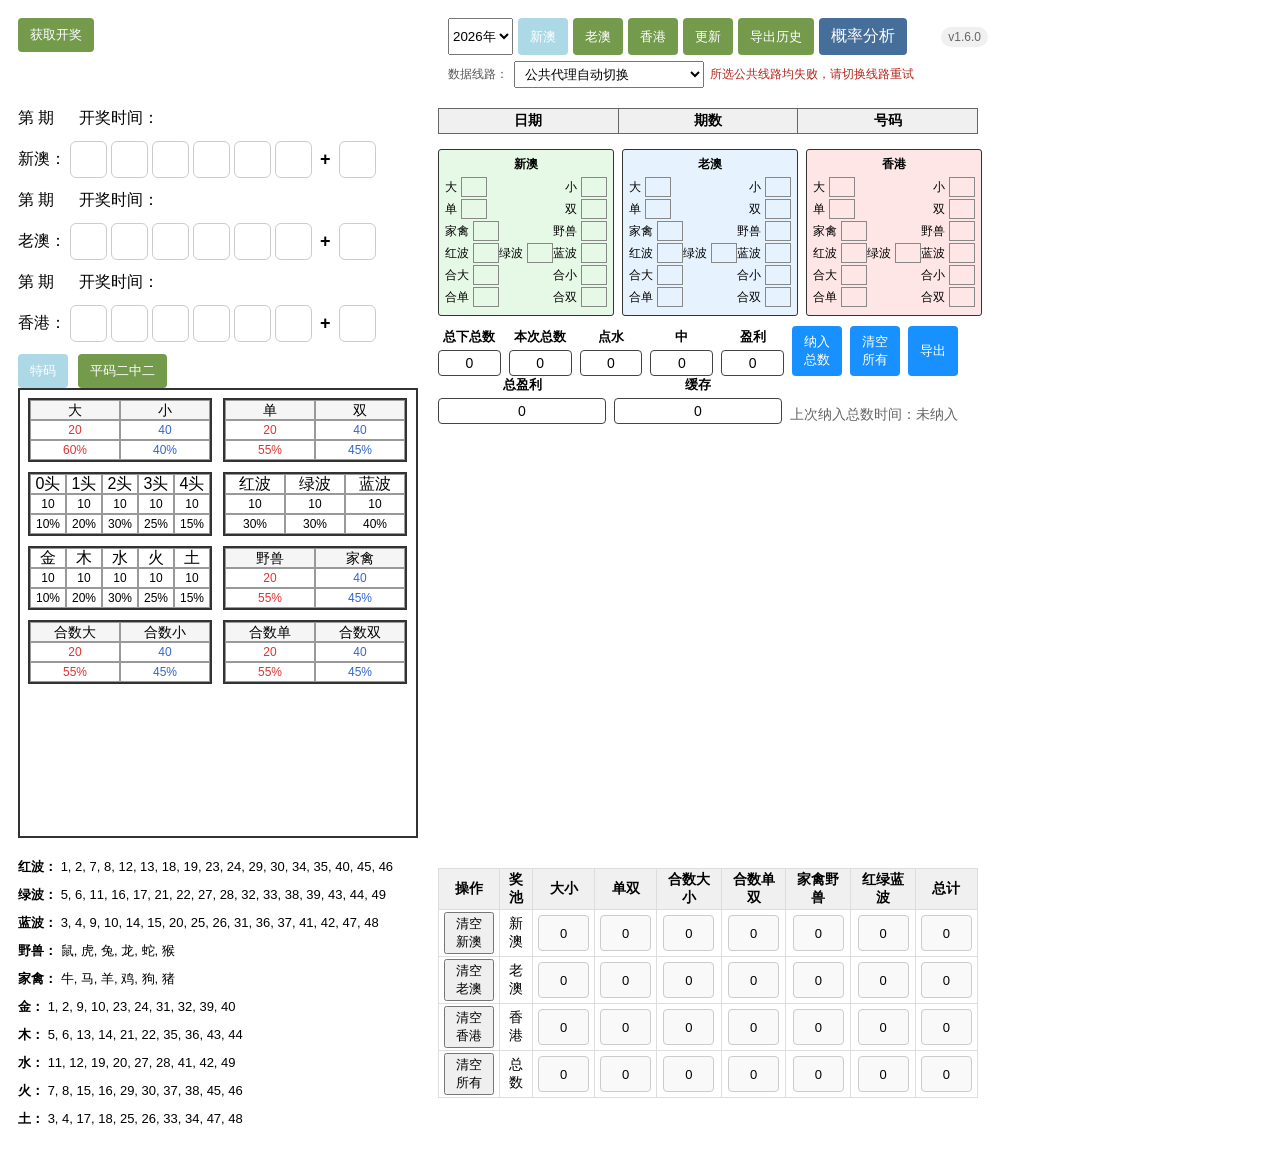
==== commit 763cc06d: "update" ====
--- a/index.html
+++ b/index.html
@@ -69,20 +69,6 @@
             gap: 5px; /* 水平间距是 5px */
         }
 
-        .top .leftArea > .thresholdBox {
-            align-items: center;
-            flex-wrap: nowrap;
-        }
-
-        .fetchStatusRow {
-            display: flex;
-            align-items: center;
-            gap: 8px;
-            min-height: 20px;
-            margin-top: 4px;
-            font-size: 12px;
-        }
-
         .versionBadge {
             margin-left: auto;
             align-self: center;
@@ -98,6 +84,7 @@
             display: flex;
             align-items: center;
             gap: 6px;
+            margin-top: 6px;
             font-size: 12px;
             color: #555;
         }
@@ -118,6 +105,18 @@
             border: none;
             padding: 8px 12px;
             border-radius: 4px;
+        }
+
+        .top .analysisLink {
+            display: inline-flex;
+            align-items: center;
+            background-color: #456f9a;
+            color: white;
+            border: none;
+            padding: 8px 12px;
+            border-radius: 4px;
+            text-decoration: none;
+            white-space: nowrap;
         }
 
         /* 样式设置 */
@@ -366,18 +365,6 @@
         <div class="leftArea">
             <div class="thresholdBox">
                 <button id="btn">获取开奖</button>
-                <div class="routeBar">
-                    <label for="dataRouteSelect">数据线路：</label>
-                    <select id="dataRouteSelect">
-                        <option value="public-auto">公共代理自动切换</option>
-                        <option value="mirror">公共线路 1（CORSmirror）</option>
-                        <option value="render">公共线路 2（Render）</option>
-                        <option value="local-first">本机优先，失败转公共</option>
-                    </select>
-                </div>
-            </div>
-            <div class="fetchStatusRow">
-                <span id="dataRouteStatus">等待请求</span>
                 <div id="loading" class="loading" style="display: none;">
                     <div class="spinner"></div>
                     <span>正在获取开奖数据...</span>
@@ -392,11 +379,22 @@
                 <button id="btnXianggang">香港</button>
                 <button id="btnUpdataHistroy">更新</button>
                 <button id="btnExportHistory">导出历史</button>
+                <a class="analysisLink" href="probability-analysis.html" hidden>概率分析</a>
                 <div id="loadingHistroy" class="loading" style="display: none;">
                 <div class="spinner"></div>
                 <span>正在更新历史开奖...</span>
                 </div>
                 <span class="versionBadge" title="软件版本">v1.6.0</span>
+            </div>
+            <div class="routeBar">
+                <label for="dataRouteSelect">数据线路：</label>
+                <select id="dataRouteSelect">
+                    <option value="public-auto">公共代理自动切换</option>
+                    <option value="mirror">公共线路 1（CORSmirror）</option>
+                    <option value="render">公共线路 2（Render）</option>
+                    <option value="local-first">本机优先，失败转公共</option>
+                </select>
+                <span id="dataRouteStatus">等待请求</span>
             </div>
         </div>
     </div>
@@ -1289,24 +1287,13 @@
         async function updateAllHistoryData() {
             const results = [];
 
-            // 公共代理对短时间并发请求有限制，因此按奖池、年份逐个请求。
+            // 每个地区一批，每批最多 4 个请求，避免触发公共代理限流。
             for (let mode = 0; mode < FuncMode.FuncModeCNT; mode++) {
                 const g = ModeToG[mode];
-                for (let y = 0; y < Years.length; y++) {
-                    if (results.length && dataRouteMode !== "local-first") await wait(450);
-                    let module;
-                    for (let attempt = 0; attempt < 2; attempt++) {
-                        try {
-                            module = await loadHistoryToModule(g, Years[y]);
-                            break;
-                        } catch (error) {
-                            if (attempt === 1) throw error;
-                            setDataRouteStatus("线路暂时繁忙，2秒后重试…", "warn");
-                            await wait(2000);
-                        }
-                    }
-                    results.push({ mode, y, module });
-                }
+                const batch = Years.map((year, y) =>
+                    loadHistoryToModule(g, year).then(module => ({ mode, y, module }))
+                );
+                results.push(...await Promise.all(batch));
             }
 
             for (const result of results) {
@@ -1409,18 +1396,6 @@
 
             return rows.length - 1;
         }
-
-        const dataRouteSelect = document.getElementById("dataRouteSelect");
-        dataRouteSelect.value = dataRouteMode;
-        setDataRouteStatus(dataRouteMode === "local-first" ? "已选择本机优先" : "已选择公共代理");
-        dataRouteSelect.addEventListener("change", () => {
-            dataRouteMode = dataRouteSelect.value;
-            try { localStorage.setItem(dataRouteStoreKey, dataRouteMode); } catch { }
-            setDataRouteStatus(
-                dataRouteMode === "local-first" ? "已切换：本机优先" : "已切换：公共线路",
-                "warn"
-            );
-        });
 
         document.getElementById("btnUpdataHistroy").onclick = async () => {
             loadingHistroy.style.display = "flex";
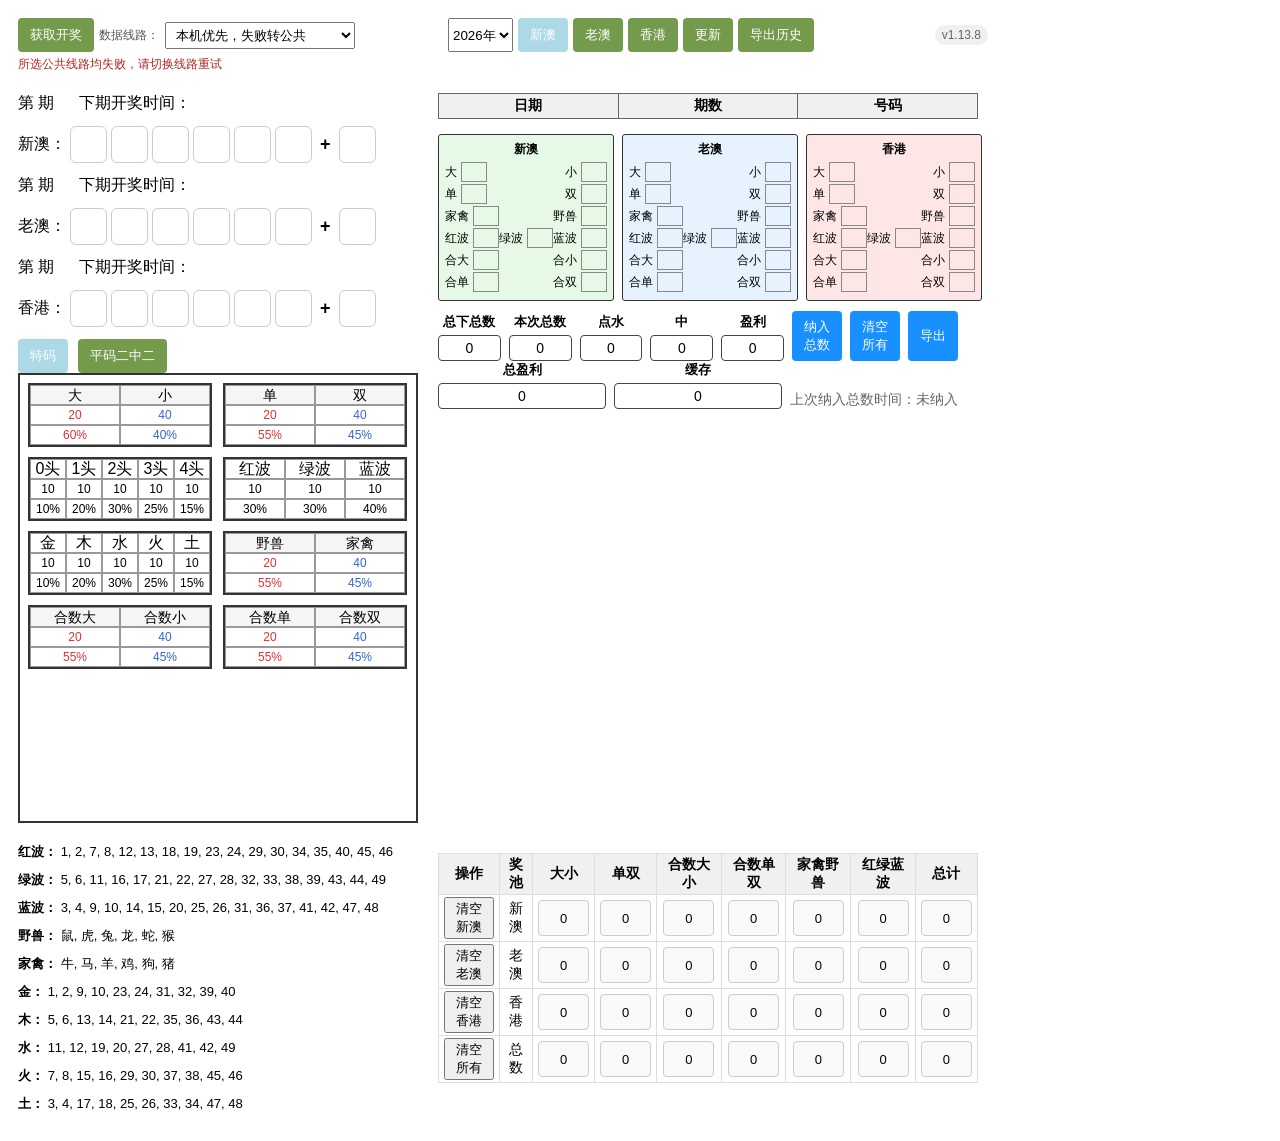
==== commit 531ca0f5: "update" ====
--- a/index.html
+++ b/index.html
@@ -84,7 +84,6 @@
             display: flex;
             align-items: center;
             gap: 6px;
-            margin-top: 6px;
             font-size: 12px;
             color: #555;
         }
@@ -97,6 +96,14 @@
         #dataRouteStatus.ok { color: #287a36; }
         #dataRouteStatus.warn { color: #a76300; }
         #dataRouteStatus.error { color: #b3261e; }
+
+        .fetchControls { align-items: center; }
+        .fetchStatusRow { display: flex; gap: 8px; margin-top: 4px; font-size: 12px; }
+        .top .analysisLink[hidden] { display: none; }
+
+
+        .mainLayout > .leftArea { flex-shrink: 0; }
+        .mainLayout > .rightArea { flex: 0 0 540px; }
 
         /* 排列按钮 */
         .top button {
@@ -363,8 +370,20 @@
     <!-- 顶部按钮和加载提示 -->
     <div class="top">
         <div class="leftArea">
-            <div class="thresholdBox">
+            <div class="thresholdBox fetchControls">
                 <button id="btn">获取开奖</button>
+                <div class="routeBar">
+                    <label for="dataRouteSelect">数据线路：</label>
+                    <select id="dataRouteSelect">
+                        <option value="local-first">本机优先，失败转公共</option>
+                        <option value="public-auto">公共代理自动切换</option>
+                        <option value="mirror">公共线路 1（CORSmirror）</option>
+                        <option value="render">公共线路 2（Render）</option>
+                    </select>
+                </div>
+            </div>
+            <div class="fetchStatusRow">
+                <span id="dataRouteStatus">等待请求</span>
                 <div id="loading" class="loading" style="display: none;">
                     <div class="spinner"></div>
                     <span>正在获取开奖数据...</span>
@@ -379,34 +398,25 @@
                 <button id="btnXianggang">香港</button>
                 <button id="btnUpdataHistroy">更新</button>
                 <button id="btnExportHistory">导出历史</button>
-                <a class="analysisLink" href="probability-analysis.html" hidden>概率分析</a>
+                <a id="probabilityEntry" class="analysisLink" href="probability-analysis.html" target="_blank" rel="noopener" hidden>概率统计</a>
+                <a id="betStatsEntry" class="analysisLink" href="bet-statistics.html" target="_blank" rel="noopener" hidden>注单统计</a>
                 <div id="loadingHistroy" class="loading" style="display: none;">
                 <div class="spinner"></div>
                 <span>正在更新历史开奖...</span>
                 </div>
-                <span class="versionBadge" title="软件版本">v1.6.0</span>
-            </div>
-            <div class="routeBar">
-                <label for="dataRouteSelect">数据线路：</label>
-                <select id="dataRouteSelect">
-                    <option value="public-auto">公共代理自动切换</option>
-                    <option value="mirror">公共线路 1（CORSmirror）</option>
-                    <option value="render">公共线路 2（Render）</option>
-                    <option value="local-first">本机优先，失败转公共</option>
-                </select>
-                <span id="dataRouteStatus">等待请求</span>
+                <span id="versionBadge" class="versionBadge" title="双击显示概率统计和注单统计">v1.13.8</span>
             </div>
         </div>
     </div>
 
     <!-- 左右布局 -->
-    <div class="container">
+    <div class="container mainLayout">
 
         <!-- 左边区域 -->
         <div class="leftArea">
             <div class="thresholdBox">
                 <span>第 <strong id="qi_na"></strong> 期</span>
-                <span style="margin-left:20px;">开奖时间：<strong id="time_na"></strong></span>
+                <span style="margin-left:20px;">下期开奖时间：<strong id="time_na"></strong></span>
             </div>
             <!-- 新澳部分 -->
             <div class="row">
@@ -423,7 +433,7 @@
 
             <div class="thresholdBox">
                 <span>第 <strong id="qi_la"></strong> 期</span>
-                <span style="margin-left:20px;">开奖时间：<strong id="time_la"></strong></span>
+                <span style="margin-left:20px;">下期开奖时间：<strong id="time_la"></strong></span>
             </div>
             <!-- 老澳部分 -->
             <div class="row">
@@ -439,7 +449,7 @@
             </div>
             <div class="thresholdBox">
                 <span>第 <strong id="qi_hk"></strong> 期</span>
-                <span style="margin-left:20px;">开奖时间：<strong id="time_hk"></strong></span>
+                <span style="margin-left:20px;">下期开奖时间：<strong id="time_hk"></strong></span>
             </div>
 
             <!-- 香港部分 -->
@@ -772,6 +782,7 @@
 
         </div>
 
+
     </div>
     <div class="container">
 
@@ -856,6 +867,7 @@
     </div>
 
 
+    <script src="js/bet-stats.js?v=1.13.8"></script>
     <script>
 
         const record = {
@@ -893,9 +905,9 @@
             oldam: "https://kj6.kkj.app:1888/data/v_oldam.json",
             xg: "https://kj6.kkj.app:1888/data/v_xg.json"
         };
-        const dataRouteStoreKey = "numToNum-data-route-v1";
+        const dataRouteStoreKey = "numToNum-data-route-v2";
         const forcePublicDataMode = new URLSearchParams(location.search).get("dataMode") === "public";
-        let dataRouteMode = "public-auto";
+        let dataRouteMode = forcePublicDataMode ? "public-auto" : "local-first";
         if (!forcePublicDataMode) {
             try {
                 const savedRoute = localStorage.getItem(dataRouteStoreKey);
@@ -935,6 +947,11 @@
             status.className = state;
         }
 
+        function showProbabilityEntry() {
+            document.getElementById("probabilityEntry").hidden = false;
+            document.getElementById("betStatsEntry").hidden = false;
+        }
+
         function getSelectedPublicProxies() {
             if (dataRouteMode === "mirror" || dataRouteMode === "render") {
                 return publicCorsProxies.filter(proxy => proxy.id === dataRouteMode);
@@ -968,7 +985,7 @@
         async function fetchJsonViaPublicProxy(targetUrl, timeoutMs = 30000) {
             const errors = [];
 
-            // 默认走公共代理；只有手动选择“本机优先”时才先请求本机接口。
+            // 默认先走本机接口；本机失败时自动切换到公共代理。
             if (dataRouteMode === "local-first" && targetUrl.startsWith("/") && location.protocol !== "file:") {
                 const controller = new AbortController();
                 const timeoutId = setTimeout(() => controller.abort(), timeoutMs);
@@ -984,6 +1001,7 @@
                     }
                     const json = await response.json();
                     setDataRouteStatus("本机接口正常", "ok");
+                    showProbabilityEntry();
                     return json;
                 } catch (error) {
                     const reason = error.name === "AbortError" ? "本机转发超时" : error.message;
@@ -1122,6 +1140,7 @@
             lastAddTotalTime: "",
             TotalProfit: 0,
             TotalBuffer:0,
+            dailyBetTotals: {},
             // 正确写法 ✅ 表格数据：大小、单双、合数大小、合数单双、家禽野兽、红绿蓝波
             historyPanelData: {
                 "新澳": [0, 0, 0, 0, 0, 0],
@@ -1138,6 +1157,66 @@
             hongbo: 17, lvbo: 16, lanbo: 16,
             heda: 25, hexiao: 24, hedan: 25, heshuang: 24
         };
+
+        const betTypeMultipliers = [
+            M.da, M.xiao, M.dan, M.shuang, M.jiaqin, M.yeshou,
+            M.hongbo, M.lvbo, M.lanbo, M.heda, M.hexiao, M.hedan, M.heshuang
+        ];
+
+        function localDateKey(date = new Date()) {
+            const parts = new Intl.DateTimeFormat("en-US", {
+                timeZone: "Asia/Shanghai", year: "numeric", month: "2-digit", day: "2-digit"
+            }).formatToParts(date);
+            return ["year", "month", "day"].map(type => parts.find(part => part.type === type).value).join("-");
+        }
+
+        function calculateRegionBetTotals() {
+            const inputs = Array.from(document.querySelectorAll(".bet-item input"));
+            const keys = ["newao", "oldao", "xianggang"];
+            const totals = { newao: 0, oldao: 0, xianggang: 0, total: 0 };
+
+            keys.forEach((key, regionIndex) => {
+                const start = regionIndex * betTypeMultipliers.length;
+                totals[key] = betTypeMultipliers.reduce((sum, multiplier, inputIndex) => {
+                    const value = Number(inputs[start + inputIndex]?.value || 0);
+                    if (!Number.isFinite(value) || value < 0) return NaN;
+                    return sum + value * multiplier;
+                }, 0);
+                totals[key] = Math.round(totals[key] * 100) / 100;
+                totals.total += totals[key];
+            });
+            totals.total = Math.round(totals.total * 100) / 100;
+            return totals;
+        }
+
+        function ensureDailyBetTotals() {
+            if (!BetPanelData.dailyBetTotals || typeof BetPanelData.dailyBetTotals !== "object" || Array.isArray(BetPanelData.dailyBetTotals)) {
+                BetPanelData.dailyBetTotals = {};
+            }
+            return BetPanelData.dailyBetTotals;
+        }
+
+        function addCurrentBetToDailyTotals() {
+            const totals = calculateRegionBetTotals();
+            if (!Number.isFinite(totals.total) || totals.total <= 0) {
+                throw new Error("请填写有效的非负下注金额，本次合计须大于0。");
+            }
+
+            const records = ensureDailyBetTotals();
+            const key = localDateKey();
+            const current = records[key] || { newao: 0, oldao: 0, xianggang: 0, total: 0, count: 0 };
+
+            for (const field of ["newao", "oldao", "xianggang", "total"]) {
+                current[field] = Math.round(((Number(current[field]) || 0) + totals[field]) * 100) / 100;
+            }
+            current.count = (Number(current.count) || 0) + 1;
+            records[key] = current;
+        }
+
+        function formatBetAmount(value) {
+            return (Number(value) || 0).toLocaleString("zh-CN", { maximumFractionDigits: 2 });
+        }
+
         function initYearSelect() {
             const select = document.getElementById("yearSelect");
             select.innerHTML = "";
@@ -1397,6 +1476,19 @@
             return rows.length - 1;
         }
 
+        const dataRouteSelect = document.getElementById("dataRouteSelect");
+        document.getElementById("versionBadge").addEventListener("dblclick", showProbabilityEntry);
+        dataRouteSelect.value = dataRouteMode;
+        setDataRouteStatus(dataRouteMode === "local-first" ? "已选择本机优先" : "已选择公共代理");
+        dataRouteSelect.addEventListener("change", () => {
+            dataRouteMode = dataRouteSelect.value;
+            try { localStorage.setItem(dataRouteStoreKey, dataRouteMode); } catch { }
+            setDataRouteStatus(
+                dataRouteMode === "local-first" ? "已切换：本机优先" : "已切换：公共线路",
+                "warn"
+            );
+        });
+
         document.getElementById("btnUpdataHistroy").onclick = async () => {
             loadingHistroy.style.display = "flex";
             try {
@@ -1497,6 +1589,11 @@
                             + (sources[name].includes("?") ? "&" : "?")
                             + "t=" + Date.now();
                         let json = await fetchJsonViaPublicProxy(realUrl);
+                        try {
+                            const pool = { "新澳": "newao", "老澳": "oldao", "香港": "xianggang" }[name];
+                            const cache = JSON.parse(localStorage.getItem(BetStats.drawKey) || "{}");
+                            localStorage.setItem(BetStats.drawKey, JSON.stringify(BetStats.storeDraw(cache, pool, json)));
+                        } catch (error) { console.warn("注单统计开奖同步失败", error); }
 
                         let nums = Object.values(json.Data).map(v => v.number);
 
@@ -1786,7 +1883,16 @@
             if (savedBetPanel) {
                         
                 try {
-                    BetPanelData = JSON.parse(savedBetPanel);
+                    const restoredBetPanel = JSON.parse(savedBetPanel);
+                    BetPanelData = {
+                        ...BetPanelData,
+                        ...restoredBetPanel,
+                        historyPanelData: {
+                            ...BetPanelData.historyPanelData,
+                            ...(restoredBetPanel.historyPanelData || {})
+                        },
+                        dailyBetTotals: restoredBetPanel.dailyBetTotals || {}
+                    };
                     loadBetDataToInputs();
 
                 } catch (e) {
@@ -1794,6 +1900,7 @@
                 }
             }
             refreshUI();
+
         });
 
         // =============================================
@@ -2229,6 +2336,7 @@
         // =============================================
         // 监听所有下注框
         document.querySelectorAll('.bet-item input').forEach(input => {
+
             input.addEventListener('blur', function () {
                 collectBetInputs();
                 FrsshbottompourUI();
@@ -2306,6 +2414,7 @@
 
             document.getElementById('TotalProfit').value = data.TotalProfit || 0;
             document.getElementById('TotalBuffer').value = data.TotalBuffer || 0;
+
            
 
             // 2. 上次纳入时间
@@ -2665,16 +2774,21 @@
         // 🔥 纳入总数按钮逻辑
         // =============================================
         document.getElementById("addTotalYCBtn").addEventListener("click", () => {
-
-            let today = new Date().toLocaleDateString(); 
+            const totals = calculateRegionBetTotals();
+            if (!Number.isFinite(totals.total) || totals.total <= 0) {
+                alert("请填写有效的非负下注金额，本次合计须大于0。");
+                return;
+            }
+            FrsshbottompourUI();
+            let today = localDateKey();
             let lastTime = BetPanelData.lastAddTotalTime || "";
 
             console.log("今天日期：", today);
             console.log("上次日期：", lastTime);
-            let isSameDay = false;
-            if (lastTime) {
+            let isSameDay = BetPanelData.lastAddTotalDate === today;
+            if (!BetPanelData.lastAddTotalDate && lastTime) {
                 try {
-                    let lastDate = new Date(lastTime).toLocaleDateString();
+                    let lastDate = localDateKey(new Date(lastTime));
                     isSameDay = lastDate === today;
                 } catch (e) { }
             }
@@ -2703,14 +2817,17 @@
             // 【封装执行函数】统一写入逻辑
             // ==============================================
             function doAddTotal() {
+                const previousData = JSON.parse(JSON.stringify(BetPanelData));
                 try {
                     // 更新最后纳入时间
                     let now = new Date();
                     BetPanelData.lastAddTotalTime = now.toLocaleString();
+                    BetPanelData.lastAddTotalDate = localDateKey(now);
                     document.getElementById("lastAddTime").textContent = BetPanelData.lastAddTotalTime;
 
                     // 累加总数
-                    BetPanelData.total += BetPanelData.currentTotal;
+                    addCurrentBetToDailyTotals();
+                    BetPanelData.total = (Number(BetPanelData.total) || 0) + calculateRegionBetTotals().total;
                     console.log("✅ 纳入成功 → 本次:", BetPanelData.currentTotal, "累计:", BetPanelData.total);
 
                     // 重新计算表格
@@ -2721,7 +2838,10 @@
                     // 保存到本地
                     localStorage.setItem("BetPanelData", JSON.stringify(BetPanelData));
                 } catch (e) {
+                    BetPanelData = previousData;
+                    FrsshbottompourUI();
                     console.log("❌ 纳入失败：", e);
+                    alert("纳入失败，金额未计入：" + e.message);
                 }
             }
 
